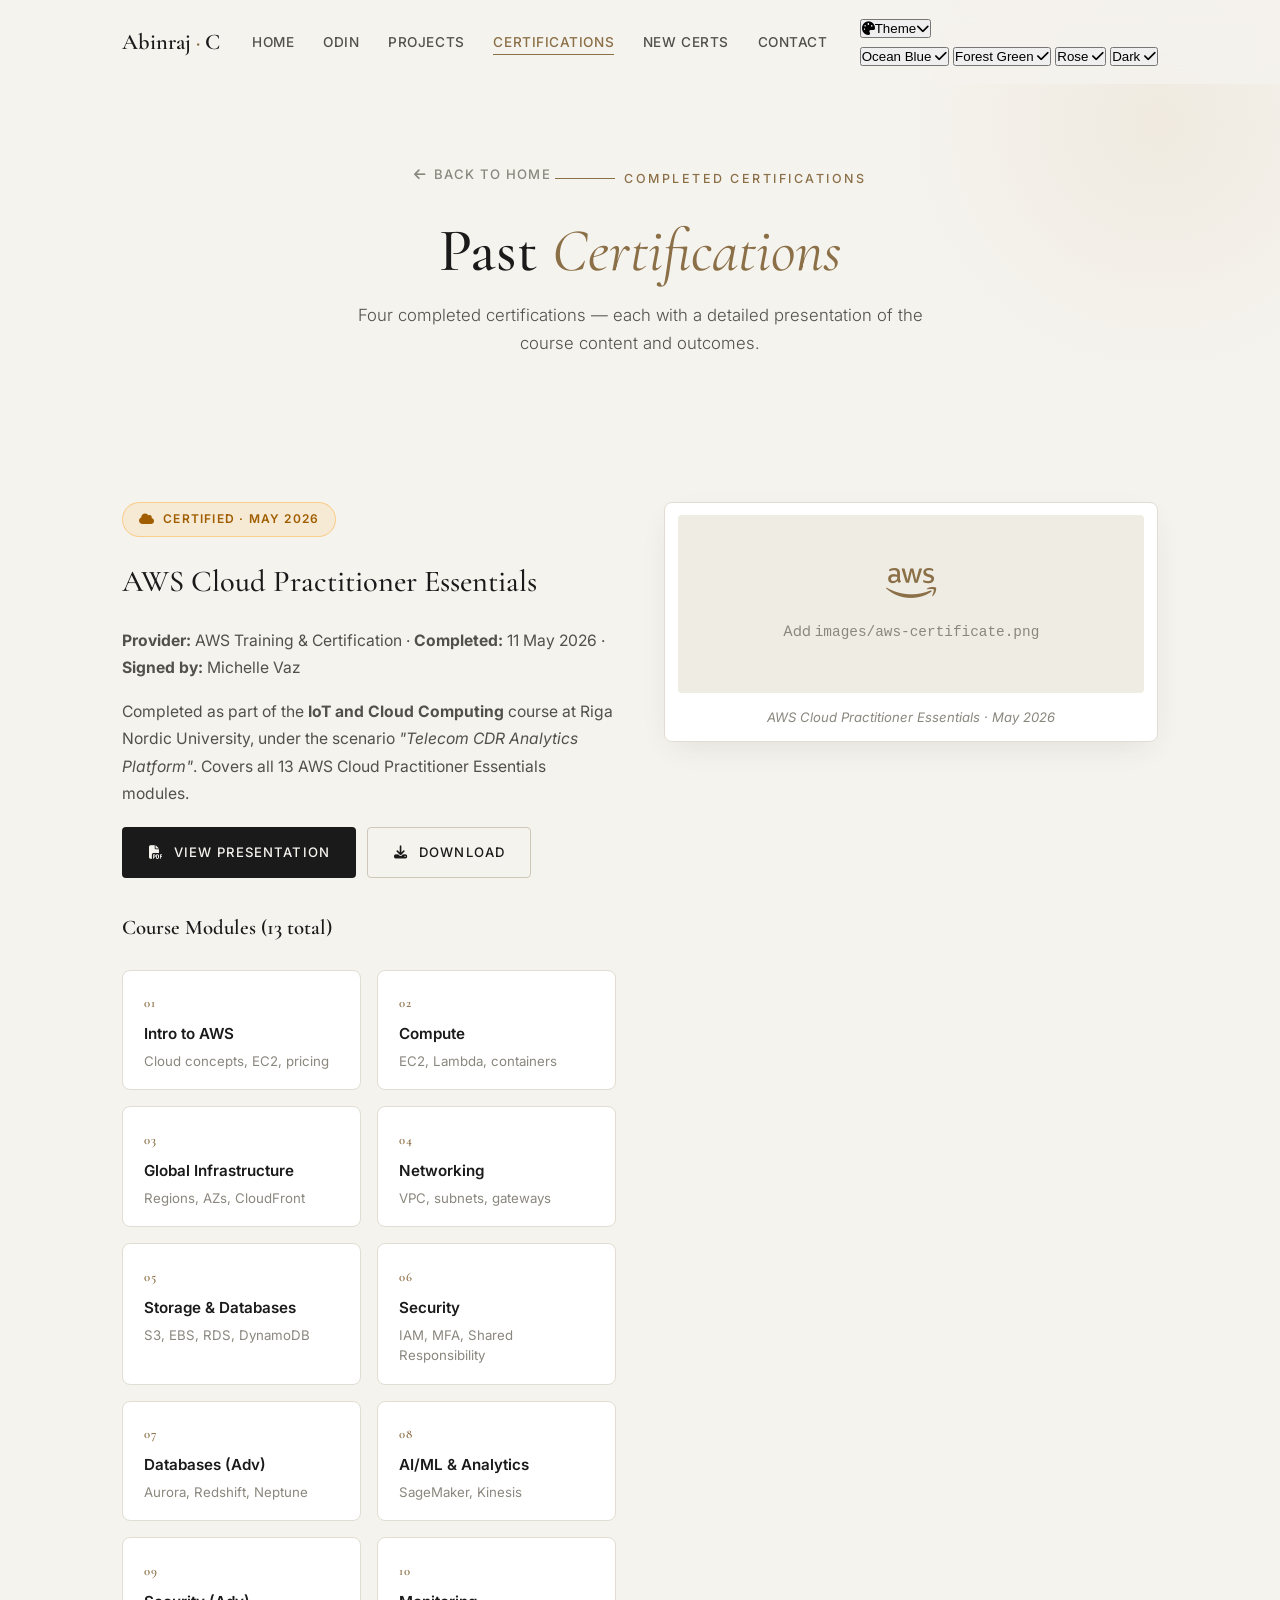
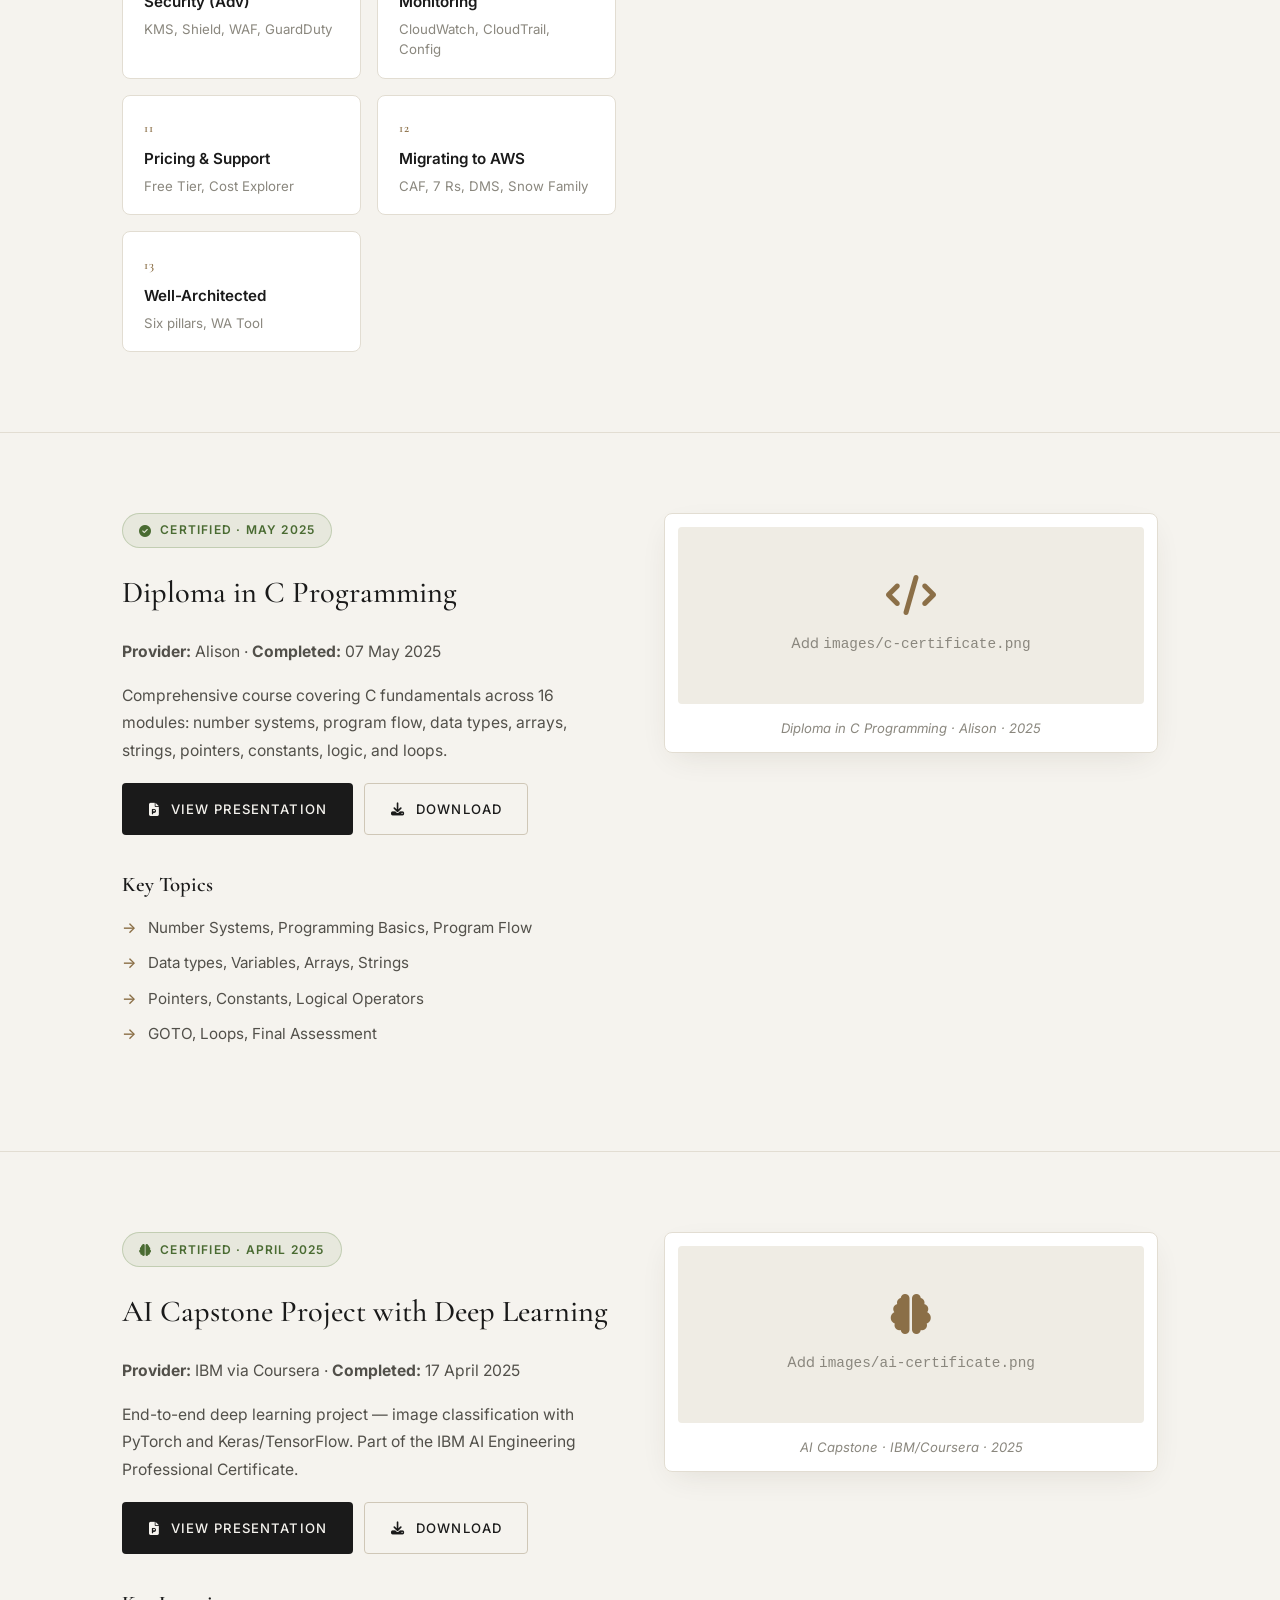
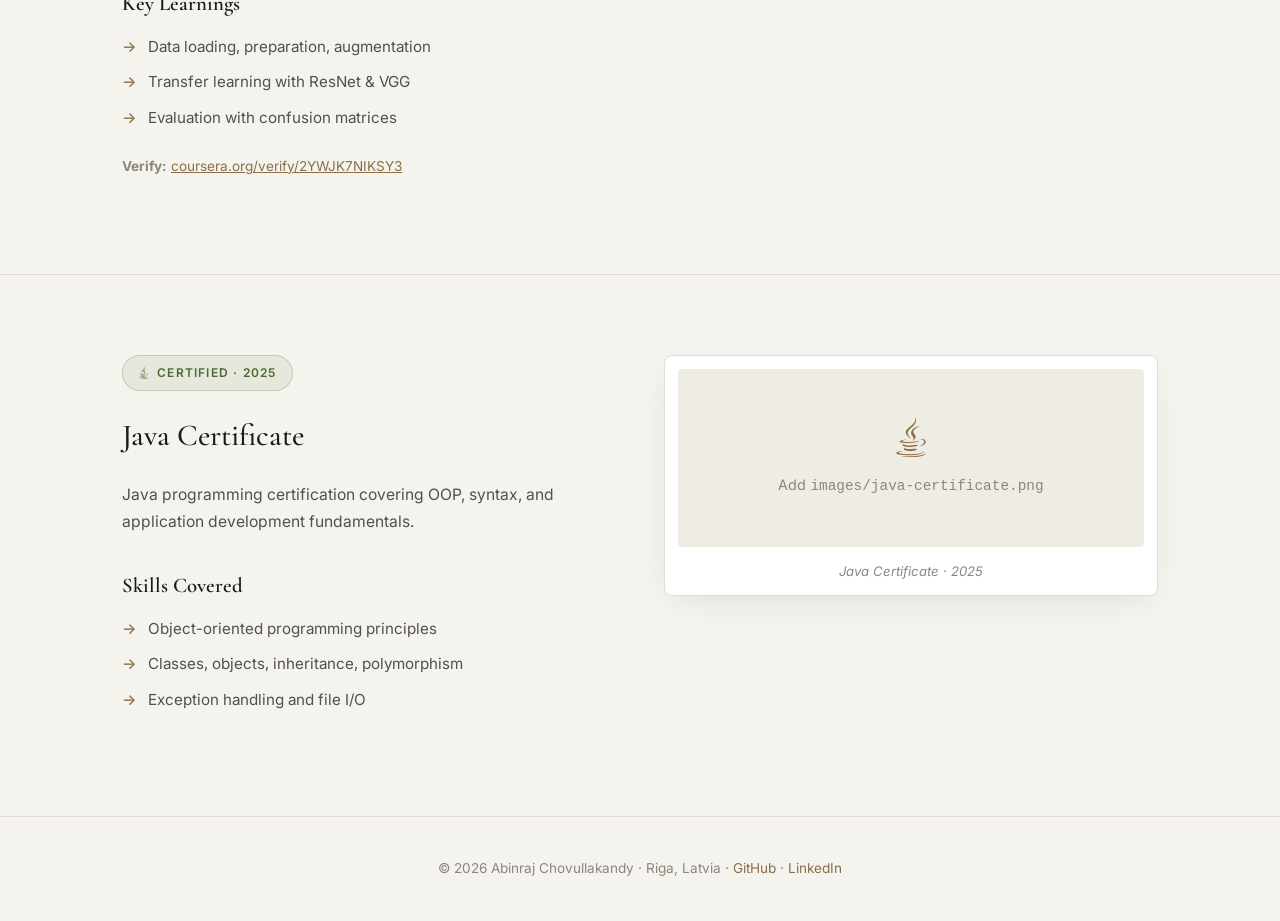
==== certifications.html @ 23d44eac "Create certifications.html" ====
<!DOCTYPE html>
<html lang="en">
<head>
<meta charset="UTF-8">
<meta name="viewport" content="width=device-width, initial-scale=1.0">
<title>Past Certifications · Abinraj Chovullakandy</title>
<link href="https://fonts.googleapis.com/css2?family=Lora:ital,wght@0,400;0,500;0,600;0,700;1,400&family=Cormorant+Garamond:wght@400;500;600;700&family=Inter:wght@300;400;500;600;700&display=swap" rel="stylesheet">
<link rel="stylesheet" href="https://cdnjs.cloudflare.com/ajax/libs/font-awesome/6.4.0/css/all.min.css">
<link rel="stylesheet" href="theme.css">
<style>
*,*::before,*::after{margin:0;padding:0;box-sizing:border-box}
:root{--bg:#f5f3ee;--bg-alt:#efece4;--card-bg:#fff;--text:#1a1a1a;--text-soft:#52504a;--text-muted:#8a877e;--accent:#8b6f47;--accent-soft:#c9a97a;--border:#e2ddd2;--border-strong:#cfc7b7;--shadow-md:0 10px 30px -10px rgba(60,50,30,.12);--shadow-lg:0 24px 60px -20px rgba(60,50,30,.18);--serif:'Cormorant Garamond',Georgia,serif;--sans:'Inter',sans-serif}
html{scroll-behavior:smooth}
body{font-family:var(--sans);background:var(--bg);color:var(--text);line-height:1.7;overflow-x:hidden}
::selection{background:var(--accent);color:#fff}
@keyframes fadeUp{from{opacity:0;transform:translateY(30px)}to{opacity:1;transform:translateY(0)}}
@keyframes float{0%,100%{transform:translateY(0)}50%{transform:translateY(-10px)}}
@keyframes drawLine{from{width:0}to{width:60px}}
.reveal{opacity:0;transform:translateY(30px);transition:opacity .8s cubic-bezier(.22,1,.36,1),transform .8s cubic-bezier(.22,1,.36,1)}
.reveal.visible{opacity:1;transform:translateY(0)}
.container{max-width:1100px;margin:0 auto;padding:0 2rem}
section{padding:6rem 0;position:relative}
.top-bar{position:fixed;top:0;left:0;right:0;z-index:1000;background:rgba(245,243,238,.85);backdrop-filter:blur(12px);border-bottom:1px solid transparent;transition:border-color .3s}
.top-bar.scrolled{border-bottom-color:var(--border)}
.top-bar-inner{max-width:1100px;margin:0 auto;padding:.9rem 2rem;display:flex;justify-content:space-between;align-items:center;gap:1.5rem}
.brand{font-family:var(--serif);font-size:1.4rem;font-weight:600;color:var(--text);text-decoration:none;white-space:nowrap}
.brand:hover{color:var(--accent)}
.brand span{color:var(--accent)}
.nav-links{display:flex;gap:1.8rem;list-style:none;align-items:center}
.nav-links a{color:var(--text-soft);text-decoration:none;font-size:.85rem;font-weight:500;letter-spacing:.04em;text-transform:uppercase;position:relative;padding:.3rem 0;transition:color .3s}
.nav-links a::after{content:'';position:absolute;bottom:0;left:0;width:0;height:1px;background:var(--accent);transition:width .35s cubic-bezier(.22,1,.36,1)}
.nav-links a:hover,.nav-links a.active{color:var(--accent)}
.nav-links a:hover::after,.nav-links a.active::after{width:100%}
.scroll-progress{position:fixed;top:0;left:0;height:2px;background:linear-gradient(90deg,var(--accent),var(--accent-soft));width:0%;z-index:1001;transition:width .1s linear}
.page-hero{padding:10rem 0 4rem;text-align:center;position:relative;overflow:hidden}
.page-hero::before{content:'';position:absolute;top:-30%;right:-10%;width:500px;height:500px;border-radius:50%;background:radial-gradient(circle,rgba(201,169,122,.12),transparent 70%);animation:float 8s ease-in-out infinite;pointer-events:none}
.page-hero-inner{position:relative;z-index:1}
.page-eyebrow{display:inline-flex;align-items:center;gap:.6rem;font-size:.78rem;font-weight:500;letter-spacing:.2em;text-transform:uppercase;color:var(--accent);margin-bottom:1.2rem}
.page-eyebrow::before{content:'';display:inline-block;width:0;height:1px;background:var(--accent);animation:drawLine 1.2s ease .4s forwards}
.page-hero h1{font-family:var(--serif);font-size:clamp(2.4rem,5vw,3.8rem);font-weight:500;line-height:1.1;color:var(--text);margin-bottom:1rem;animation:fadeUp .9s ease .2s both}
.page-hero h1 em{font-style:italic;color:var(--accent);font-weight:400}
.page-hero p{font-size:1.05rem;color:var(--text-soft);max-width:620px;margin:0 auto;font-weight:300;animation:fadeUp .9s ease .4s both}
.back-link{display:inline-flex;align-items:center;gap:.5rem;font-size:.82rem;font-weight:500;letter-spacing:.08em;text-transform:uppercase;color:var(--text-muted);text-decoration:none;margin-bottom:2rem;transition:color .3s,gap .3s}
.back-link:hover{color:var(--accent);gap:.8rem}
.detail-section{padding:5rem 0;scroll-margin-top:80px}
.detail-section+.detail-section{border-top:1px solid var(--border)}
.detail-grid{display:grid;grid-template-columns:1fr 1fr;gap:3rem;align-items:start}
.detail-content h2{font-family:var(--serif);font-size:1.9rem;font-weight:500;margin-bottom:1.2rem;color:var(--text)}
.detail-content h3{font-family:var(--serif);font-size:1.3rem;font-weight:600;margin:2rem 0 .8rem;color:var(--text)}
.detail-content p{color:var(--text-soft);margin-bottom:1rem;font-size:.98rem;line-height:1.75}
.detail-content ul{list-style:none;margin-bottom:1.5rem}
.detail-content ul li{color:var(--text-soft);padding-left:1.6rem;position:relative;margin-bottom:.6rem;font-size:.95rem;line-height:1.7}
.detail-content ul li::before{content:'→';position:absolute;left:0;color:var(--accent);font-weight:500}
.cert-badge{display:inline-flex;align-items:center;gap:.5rem;font-size:.75rem;font-weight:600;letter-spacing:.1em;text-transform:uppercase;padding:.4rem 1rem;background:rgba(107,142,78,.1);color:#4a6b32;border:1px solid rgba(107,142,78,.3);border-radius:100px;margin-bottom:1.2rem}
.cert-badge.aws{background:rgba(255,153,0,.1);color:#a05e00;border-color:rgba(255,153,0,.35)}
.image-frame{background:var(--card-bg);border:1px solid var(--border);border-radius:8px;padding:.8rem;box-shadow:var(--shadow-md);position:sticky;top:100px}
.image-frame img{width:100%;border-radius:4px;display:block}
.image-frame .placeholder{padding:3rem 2rem;text-align:center;background:var(--bg-alt);border-radius:4px;color:var(--text-muted);font-size:.9rem}
.image-frame .placeholder i{font-size:2.5rem;color:var(--accent);display:block;margin-bottom:1rem}
.image-frame .caption{font-size:.82rem;color:var(--text-muted);text-align:center;margin-top:.8rem;font-style:italic}
.module-list{display:grid;grid-template-columns:repeat(auto-fill,minmax(220px,1fr));gap:1rem;margin-top:1.5rem}
.module{padding:1.1rem 1.3rem;background:var(--card-bg);border:1px solid var(--border);border-radius:8px;transition:all .4s ease}
.module:hover{border-color:var(--accent);transform:translateY(-3px);box-shadow:var(--shadow-md)}
.module .num-badge{display:inline-block;font-family:var(--serif);font-size:.8rem;font-weight:600;letter-spacing:.1em;color:var(--accent);margin-bottom:.4rem}
.module h4{font-size:.95rem;font-weight:600;color:var(--text);margin-bottom:.25rem}
.module p{font-size:.83rem;color:var(--text-muted);line-height:1.55;margin:0}
.presentation-actions{display:flex;flex-wrap:wrap;gap:.7rem;margin:1.2rem 0 1.5rem}
.btn{display:inline-flex;align-items:center;gap:.7rem;padding:.85rem 1.6rem;font-size:.82rem;font-weight:500;letter-spacing:.08em;text-transform:uppercase;text-decoration:none;border-radius:4px;transition:all .35s cubic-bezier(.22,1,.36,1);cursor:pointer;border:1px solid transparent;font-family:var(--sans)}
.btn-presentation{background:var(--text);color:var(--bg)}
.btn-presentation:hover{background:var(--accent);color:#fff;transform:translateY(-2px)}
.btn-download{background:transparent;color:var(--text);border-color:var(--border-strong)}
.btn-download:hover{border-color:var(--accent);color:var(--accent);transform:translateY(-2px)}
footer{border-top:1px solid var(--border);padding:2.5rem 0;text-align:center;font-size:.85rem;color:var(--text-muted)}
footer a{color:var(--accent);text-decoration:none}
footer a:hover{opacity:.7}
.scroll-top{position:fixed;right:1.5rem;bottom:1.5rem;width:46px;height:46px;background:var(--text);color:var(--bg);border:none;border-radius:50%;cursor:pointer;display:flex;align-items:center;justify-content:center;font-size:.95rem;opacity:0;pointer-events:none;transform:translateY(20px);transition:all .4s cubic-bezier(.22,1,.36,1);z-index:999;box-shadow:var(--shadow-md)}
.scroll-top.visible{opacity:1;pointer-events:auto;transform:translateY(0)}
.scroll-top:hover{transform:translateY(-4px) scale(1.05)}
@media(max-width:860px){.nav-links{display:none}.detail-grid{grid-template-columns:1fr;gap:2rem}.image-frame{position:static}section{padding:4rem 0}.page-hero{padding:7rem 0 3rem}}
@media(max-width:480px){.container{padding:0 1.2rem}.top-bar-inner{padding:.8rem 1.2rem}.brand{font-size:1.2rem}}
</style>
</head>
<body>

<div class="scroll-progress" id="scrollProgress"></div>

<header class="top-bar" id="topBar">
  <div class="top-bar-inner">
    <a href="index.html" class="brand">Abinraj <span>·</span> C</a>
    <nav>
      <ul class="nav-links">
        <li><a href="index.html">Home</a></li>
        <li><a href="odin.html">Odin</a></li>
        <li><a href="projects.html">Projects</a></li>
        <li><a href="certifications.html" class="active">Certifications</a></li>
        <li><a href="new-certification.html">New Certs</a></li>
        <li><a href="index.html#contact">Contact</a></li>
      </ul>
    </nav>
    <div class="theme-switcher" id="themeSwitcher">
      <button class="theme-switcher-btn" id="themeSwitcherBtn" aria-label="Change theme">
        <i class="fas fa-palette"></i><span class="label">Theme</span><i class="fas fa-chevron-down arrow"></i>
      </button>
      <div class="theme-dropdown">
        <button class="theme-option" data-theme-set="ocean"><span class="swatch ocean"></span> Ocean Blue <i class="fas fa-check check"></i></button>
        <button class="theme-option" data-theme-set="forest"><span class="swatch forest"></span> Forest Green <i class="fas fa-check check"></i></button>
        <button class="theme-option" data-theme-set="rose"><span class="swatch rose"></span> Rose <i class="fas fa-check check"></i></button>
        <button class="theme-option" data-theme-set="dark"><span class="swatch dark"></span> Dark <i class="fas fa-check check"></i></button>
      </div>
    </div>
  </div>
</header>

<main>

  <section class="page-hero">
    <div class="container page-hero-inner">
      <a href="index.html" class="back-link"><i class="fas fa-arrow-left"></i> Back to home</a>
      <div class="page-eyebrow">Completed Certifications</div>
      <h1>Past <em>Certifications</em></h1>
      <p>Four completed certifications — each with a detailed presentation of the course content and outcomes.</p>
    </div>
  </section>

  <section class="detail-section" id="aws">
    <div class="container">
      <div class="detail-grid">
        <div class="detail-content fade-left">
          <div class="cert-badge aws"><i class="fas fa-cloud"></i> Certified · May 2026</div>
          <h2>AWS Cloud Practitioner Essentials</h2>
          <p><strong>Provider:</strong> AWS Training &amp; Certification · <strong>Completed:</strong> 11 May 2026 · <strong>Signed by:</strong> Michelle Vaz</p>
          <p>Completed as part of the <strong>IoT and Cloud Computing</strong> course at Riga Nordic University, under the scenario <em>"Telecom CDR Analytics Platform"</em>. Covers all 13 AWS Cloud Practitioner Essentials modules.</p>

          <div class="presentation-actions">
            <a href="presentations/aws-report-presentation.pdf" target="_blank" rel="noopener" class="btn btn-presentation"><i class="fas fa-file-pdf"></i> <span>View Presentation</span></a>
            <a href="presentations/aws-report-presentation.pdf" download class="btn btn-download"><i class="fas fa-download"></i> <span>Download</span></a>
          </div>

          <h3>Course Modules (13 total)</h3>
          <div class="module-list stagger">
            <div class="module"><span class="num-badge">01</span><h4>Intro to AWS</h4><p>Cloud concepts, EC2, pricing</p></div>
            <div class="module"><span class="num-badge">02</span><h4>Compute</h4><p>EC2, Lambda, containers</p></div>
            <div class="module"><span class="num-badge">03</span><h4>Global Infrastructure</h4><p>Regions, AZs, CloudFront</p></div>
            <div class="module"><span class="num-badge">04</span><h4>Networking</h4><p>VPC, subnets, gateways</p></div>
            <div class="module"><span class="num-badge">05</span><h4>Storage &amp; Databases</h4><p>S3, EBS, RDS, DynamoDB</p></div>
            <div class="module"><span class="num-badge">06</span><h4>Security</h4><p>IAM, MFA, Shared Responsibility</p></div>
            <div class="module"><span class="num-badge">07</span><h4>Databases (Adv)</h4><p>Aurora, Redshift, Neptune</p></div>
            <div class="module"><span class="num-badge">08</span><h4>AI/ML &amp; Analytics</h4><p>SageMaker, Kinesis</p></div>
            <div class="module"><span class="num-badge">09</span><h4>Security (Adv)</h4><p>KMS, Shield, WAF, GuardDuty</p></div>
            <div class="module"><span class="num-badge">10</span><h4>Monitoring</h4><p>CloudWatch, CloudTrail, Config</p></div>
            <div class="module"><span class="num-badge">11</span><h4>Pricing &amp; Support</h4><p>Free Tier, Cost Explorer</p></div>
            <div class="module"><span class="num-badge">12</span><h4>Migrating to AWS</h4><p>CAF, 7 Rs, DMS, Snow Family</p></div>
            <div class="module"><span class="num-badge">13</span><h4>Well-Architected</h4><p>Six pillars, WA Tool</p></div>
          </div>
        </div>

        <div class="fade-right">
          <div class="image-frame">
            <img src="images/aws-certificate.png" alt="AWS Certificate" onerror="this.style.display='none';this.nextElementSibling.style.display='block';">
            <div class="placeholder" style="display:none;"><i class="fab fa-aws"></i>Add <code>images/aws-certificate.png</code></div>
            <div class="caption">AWS Cloud Practitioner Essentials · May 2026</div>
          </div>
        </div>
      </div>
    </div>
  </section>

  <section class="detail-section" id="c-programming">
    <div class="container">
      <div class="detail-grid">
        <div class="detail-content fade-left">
          <div class="cert-badge"><i class="fas fa-check-circle"></i> Certified · May 2025</div>
          <h2>Diploma in C Programming</h2>
          <p><strong>Provider:</strong> Alison · <strong>Completed:</strong> 07 May 2025</p>
          <p>Comprehensive course covering C fundamentals across 16 modules: number systems, program flow, data types, arrays, strings, pointers, constants, logic, and loops.</p>

          <div class="presentation-actions">
            <a href="presentations/c-programming-presentation.pdf" target="_blank" rel="noopener" class="btn btn-presentation"><i class="fas fa-file-powerpoint"></i> <span>View Presentation</span></a>
            <a href="presentations/c-programming-presentation.pdf" download class="btn btn-download"><i class="fas fa-download"></i> <span>Download</span></a>
          </div>

          <h3>Key Topics</h3>
          <ul>
            <li>Number Systems, Programming Basics, Program Flow</li>
            <li>Data types, Variables, Arrays, Strings</li>
            <li>Pointers, Constants, Logical Operators</li>
            <li>GOTO, Loops, Final Assessment</li>
          </ul>
        </div>
        <div class="fade-right">
          <div class="image-frame">
            <img src="images/c-certificate.png" alt="C Programming Certificate" onerror="this.style.display='none';this.nextElementSibling.style.display='block';">
            <div class="placeholder" style="display:none;"><i class="fas fa-code"></i>Add <code>images/c-certificate.png</code></div>
            <div class="caption">Diploma in C Programming · Alison · 2025</div>
          </div>
        </div>
      </div>
    </div>
  </section>

  <section class="detail-section" id="ai-capstone">
    <div class="container">
      <div class="detail-grid">
        <div class="detail-content fade-left">
          <div class="cert-badge"><i class="fas fa-brain"></i> Certified · April 2025</div>
          <h2>AI Capstone Project with Deep Learning</h2>
          <p><strong>Provider:</strong> IBM via Coursera · <strong>Completed:</strong> 17 April 2025</p>
          <p>End-to-end deep learning project — image classification with PyTorch and Keras/TensorFlow. Part of the IBM AI Engineering Professional Certificate.</p>

          <div class="presentation-actions">
            <a href="presentations/ai-capstone-presentation.pdf" target="_blank" rel="noopener" class="btn btn-presentation"><i class="fas fa-file-powerpoint"></i> <span>View Presentation</span></a>
            <a href="presentations/ai-capstone-presentation.pdf" download class="btn btn-download"><i class="fas fa-download"></i> <span>Download</span></a>
          </div>

          <h3>Key Learnings</h3>
          <ul>
            <li>Data loading, preparation, augmentation</li>
            <li>Transfer learning with ResNet &amp; VGG</li>
            <li>Evaluation with confusion matrices</li>
          </ul>
          <p style="font-size:.85rem;color:var(--text-muted);"><strong>Verify:</strong> <a href="https://coursera.org/verify/2YWJK7NIKSY3" target="_blank" style="color:var(--accent);">coursera.org/verify/2YWJK7NIKSY3</a></p>
        </div>
        <div class="fade-right">
          <div class="image-frame">
            <img src="images/ai-certificate.png" alt="AI Capstone Certificate" onerror="this.style.display='none';this.nextElementSibling.style.display='block';">
            <div class="placeholder" style="display:none;"><i class="fas fa-brain"></i>Add <code>images/ai-certificate.png</code></div>
            <div class="caption">AI Capstone · IBM/Coursera · 2025</div>
          </div>
        </div>
      </div>
    </div>
  </section>

  <section class="detail-section" id="java">
    <div class="container">
      <div class="detail-grid">
        <div class="detail-content fade-left">
          <div class="cert-badge"><i class="fab fa-java"></i> Certified · 2025</div>
          <h2>Java Certificate</h2>
          <p>Java programming certification covering OOP, syntax, and application development fundamentals.</p>
          <h3>Skills Covered</h3>
          <ul>
            <li>Object-oriented programming principles</li>
            <li>Classes, objects, inheritance, polymorphism</li>
            <li>Exception handling and file I/O</li>
          </ul>
        </div>
        <div class="fade-right">
          <div class="image-frame">
            <img src="images/java-certificate.png" alt="Java Certificate" onerror="this.style.display='none';this.nextElementSibling.style.display='block';">
            <div class="placeholder" style="display:none;"><i class="fab fa-java"></i>Add <code>images/java-certificate.png</code></div>
            <div class="caption">Java Certificate · 2025</div>
          </div>
        </div>
      </div>
    </div>
  </section>

</main>

<footer>
  <p>© 2026 Abinraj Chovullakandy · Riga, Latvia · <a href="https://github.com/Abinraj2728/Abinraj2728" target="_blank">GitHub</a> · <a href="https://www.linkedin.com/in/abinraj-chovullakandy-3a50091b7" target="_blank">LinkedIn</a></p>
</footer>

<button class="scroll-top" id="scrollTop" aria-label="Scroll to top"><i class="fas fa-arrow-up"></i></button>

<script>
const scrollProgress = document.getElementById('scrollProgress');
const topBar = document.getElementById('topBar');
const scrollTopBtn = document.getElementById('scrollTop');
window.addEventListener('scroll', () => {
  const scrolled = (window.scrollY / (document.documentElement.scrollHeight - window.innerHeight)) * 100;
  scrollProgress.style.width = scrolled + '%';
  if (window.scrollY > 50) { topBar.classList.add('scrolled'); scrollTopBtn.classList.add('visible'); }
  else { topBar.classList.remove('scrolled'); scrollTopBtn.classList.remove('visible'); }
});
scrollTopBtn.addEventListener('click', () => window.scrollTo({ top: 0, behavior: 'smooth' }));

const observer = new IntersectionObserver((entries) => {
  entries.forEach(entry => { 
    if (entry.isIntersecting) entry.target.classList.add('visible'); 
  });
}, { threshold: 0.1, rootMargin: '0px 0px -50px 0px' });
document.querySelectorAll('.reveal, .fade-in, .fade-up, .fade-left, .fade-right, .scale-in, .section-reveal, .stagger').forEach(el => observer.observe(el));
</script>

<script>
(function() {
  const saved = localStorage.getItem('portfolio-theme') || 'ocean';
  document.documentElement.setAttribute('data-theme', saved);
  document.addEventListener('DOMContentLoaded', function() {
    const switcher = document.getElementById('themeSwitcher');
    const btn = document.getElementById('themeSwitcherBtn');
    if (!switcher || !btn) return;
    function updateActive() {
      const current = document.documentElement.getAttribute('data-theme') || 'ocean';
      document.querySelectorAll('.theme-option').forEach(opt => {
        opt.classList.toggle('active', opt.dataset.themeSet === current);
      });
    }
    updateActive();
    btn.addEventListener('click', function(e) { e.stopPropagation(); switcher.classList.toggle('open'); });
    document.addEventListener('click', function(e) { if (!switcher.contains(e.target)) switcher.classList.remove('open'); });
    document.querySelectorAll('.theme-option').forEach(opt => {
      opt.addEventListener('click', function() {
        const theme = this.dataset.themeSet;
        document.documentElement.setAttribute('data-theme', theme);
        localStorage.setItem('portfolio-theme', theme);
        updateActive();
        switcher.classList.remove('open');
      });
    });
  });
})();
</script>
</body>
</html>
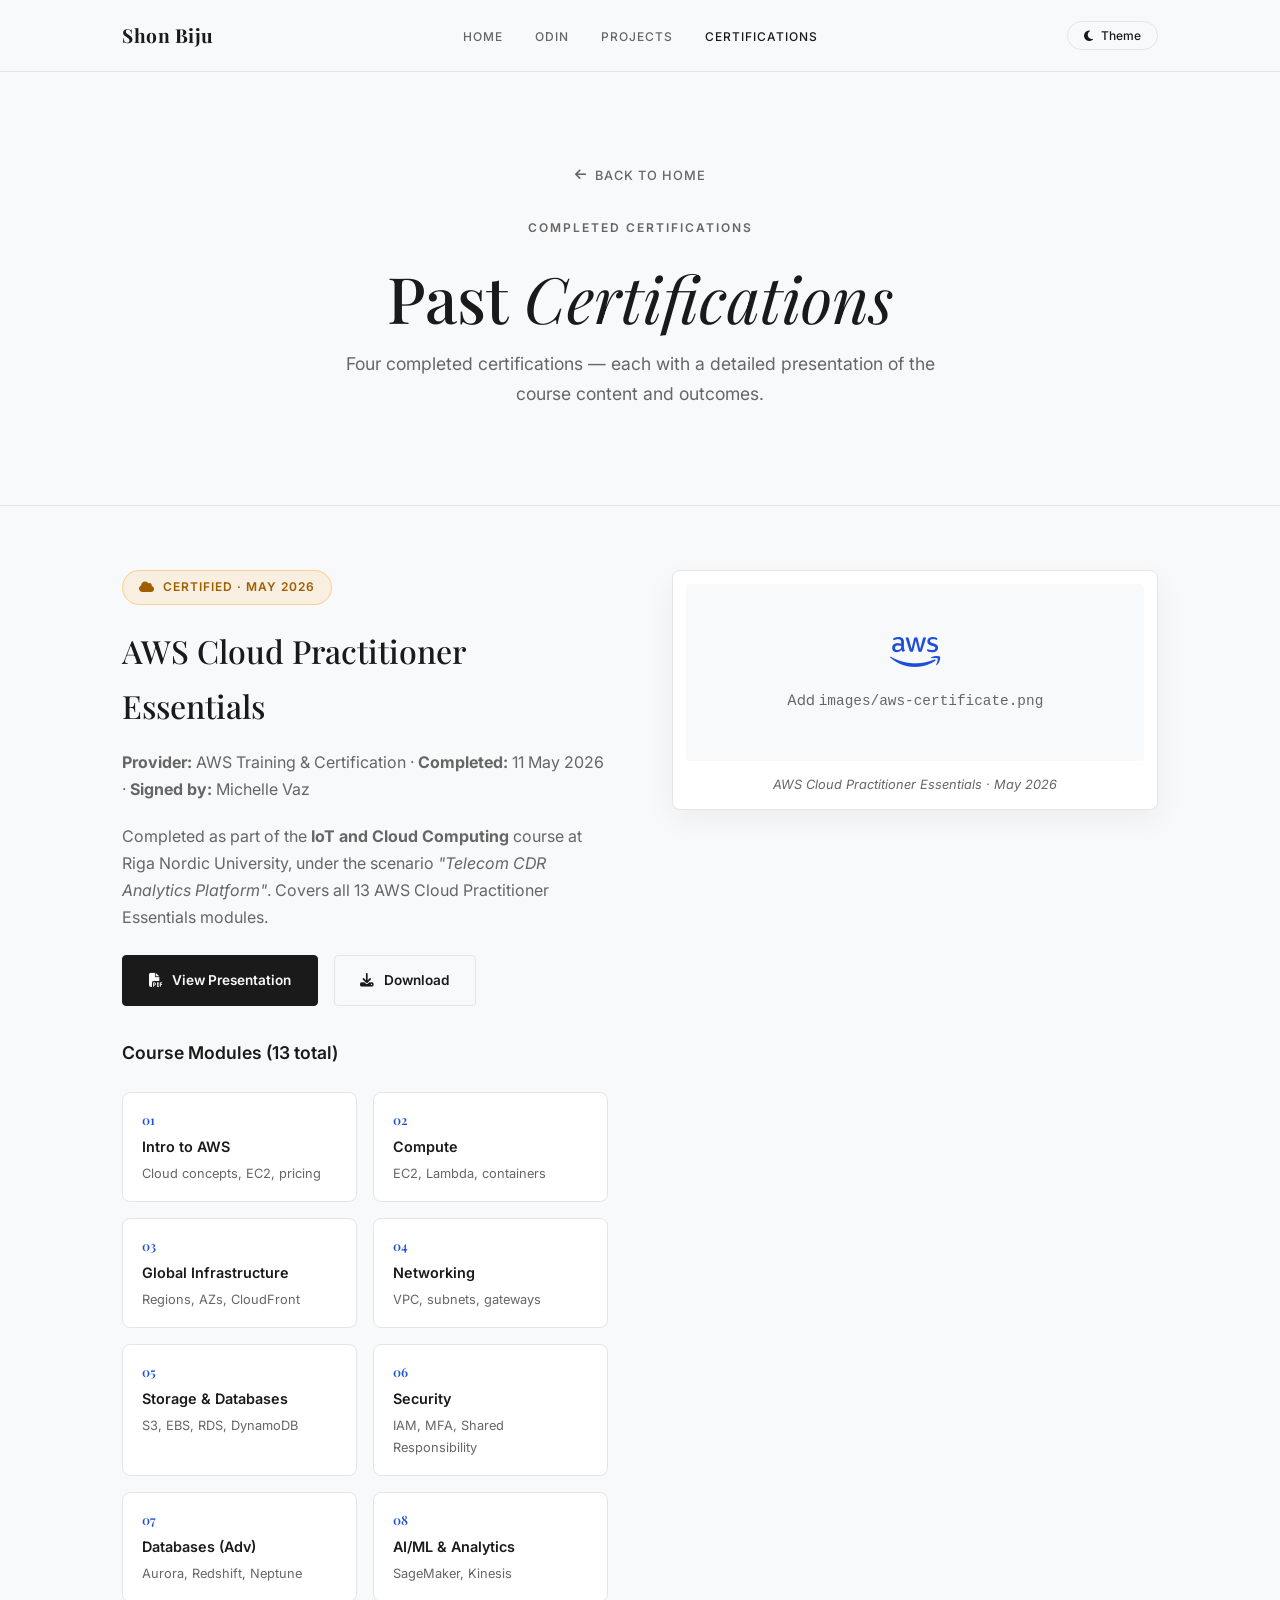
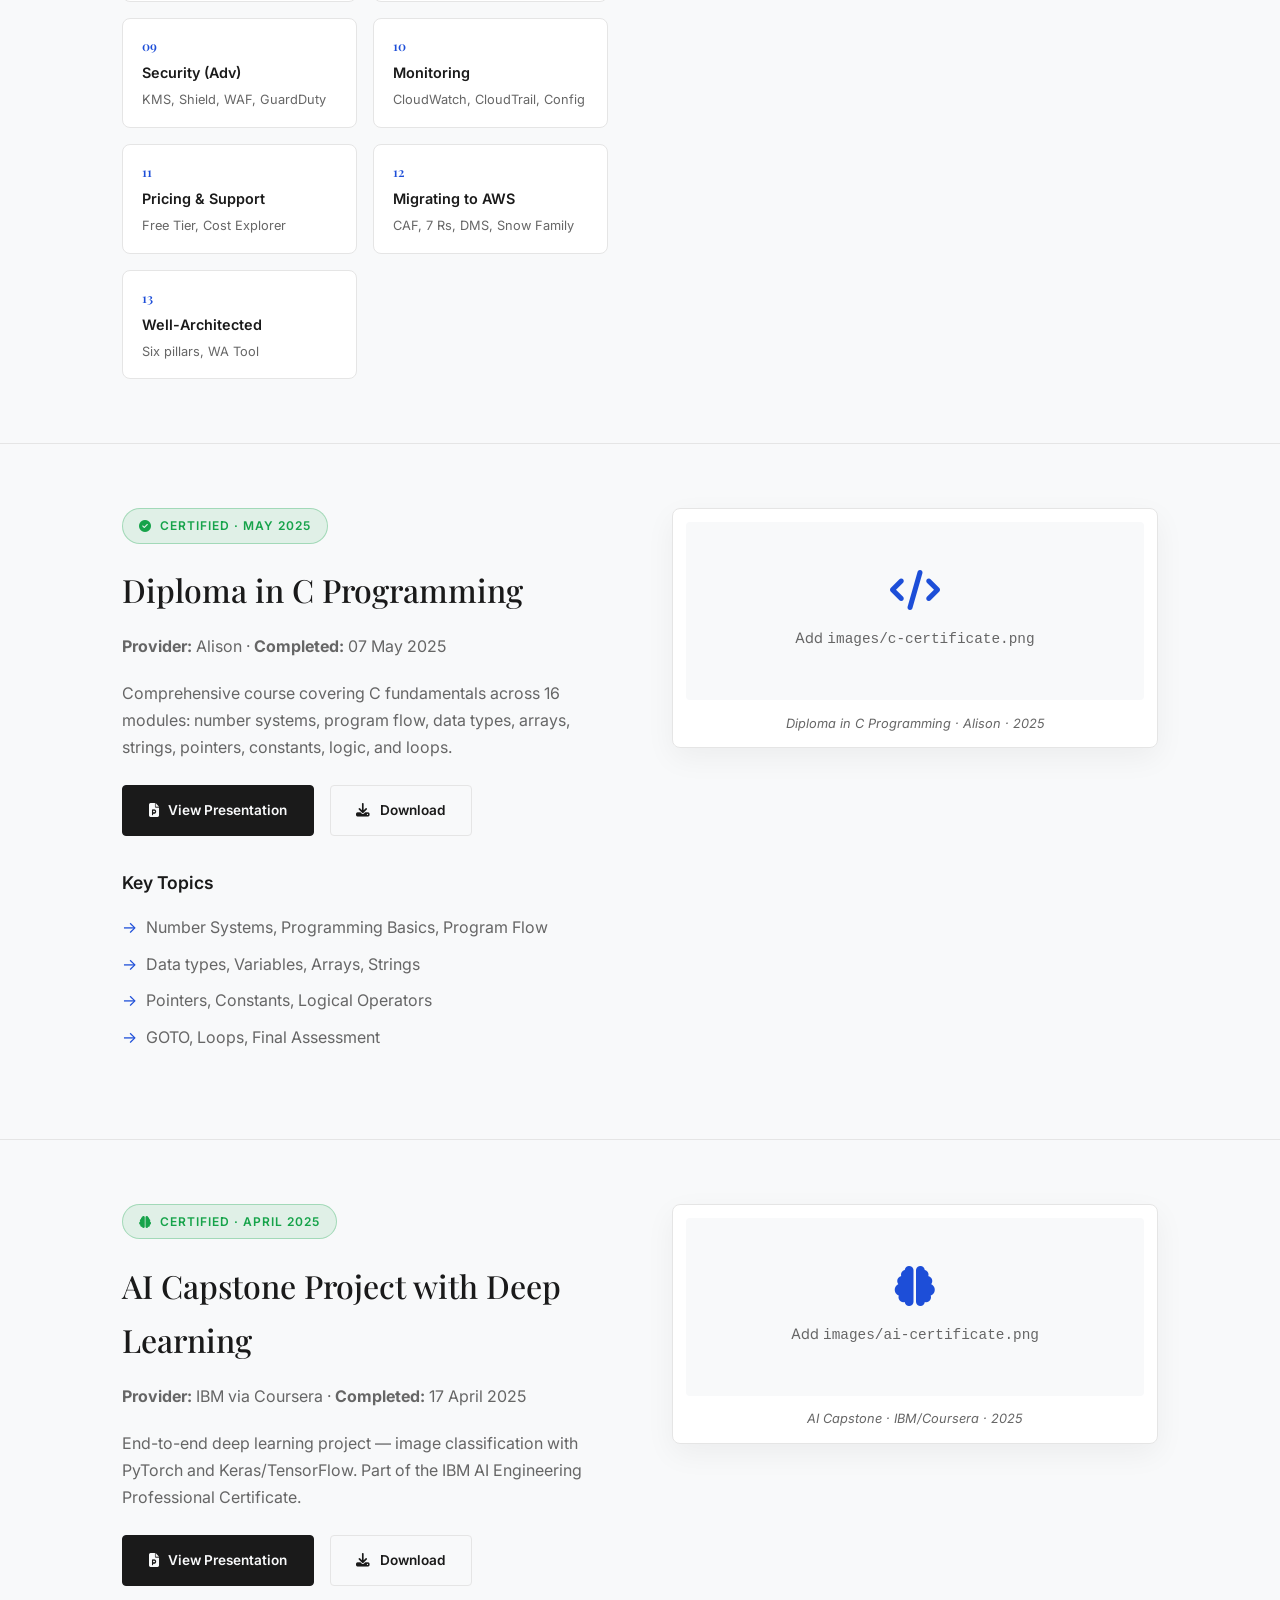
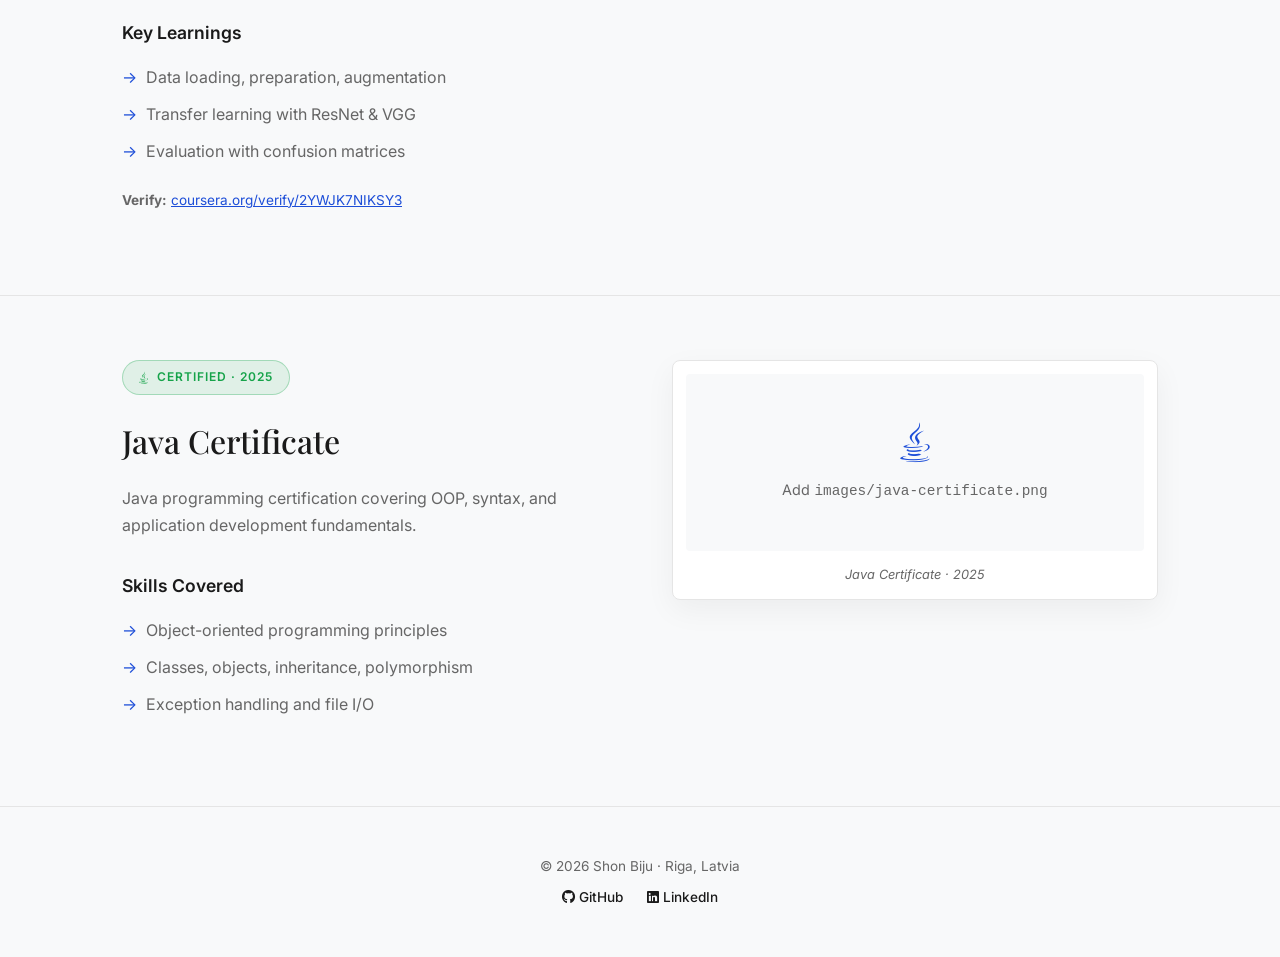
==== commit 04633a63: "Update certifications.html" ====
--- a/certifications.html
+++ b/certifications.html
@@ -1,317 +1,353 @@
 <!DOCTYPE html>
 <html lang="en">
 <head>
-<meta charset="UTF-8">
-<meta name="viewport" content="width=device-width, initial-scale=1.0">
-<title>Past Certifications · Abinraj Chovullakandy</title>
-<link href="https://fonts.googleapis.com/css2?family=Lora:ital,wght@0,400;0,500;0,600;0,700;1,400&family=Cormorant+Garamond:wght@400;500;600;700&family=Inter:wght@300;400;500;600;700&display=swap" rel="stylesheet">
-<link rel="stylesheet" href="https://cdnjs.cloudflare.com/ajax/libs/font-awesome/6.4.0/css/all.min.css">
-<link rel="stylesheet" href="theme.css">
-<style>
-*,*::before,*::after{margin:0;padding:0;box-sizing:border-box}
-:root{--bg:#f5f3ee;--bg-alt:#efece4;--card-bg:#fff;--text:#1a1a1a;--text-soft:#52504a;--text-muted:#8a877e;--accent:#8b6f47;--accent-soft:#c9a97a;--border:#e2ddd2;--border-strong:#cfc7b7;--shadow-md:0 10px 30px -10px rgba(60,50,30,.12);--shadow-lg:0 24px 60px -20px rgba(60,50,30,.18);--serif:'Cormorant Garamond',Georgia,serif;--sans:'Inter',sans-serif}
-html{scroll-behavior:smooth}
-body{font-family:var(--sans);background:var(--bg);color:var(--text);line-height:1.7;overflow-x:hidden}
-::selection{background:var(--accent);color:#fff}
-@keyframes fadeUp{from{opacity:0;transform:translateY(30px)}to{opacity:1;transform:translateY(0)}}
-@keyframes float{0%,100%{transform:translateY(0)}50%{transform:translateY(-10px)}}
-@keyframes drawLine{from{width:0}to{width:60px}}
-.reveal{opacity:0;transform:translateY(30px);transition:opacity .8s cubic-bezier(.22,1,.36,1),transform .8s cubic-bezier(.22,1,.36,1)}
-.reveal.visible{opacity:1;transform:translateY(0)}
-.container{max-width:1100px;margin:0 auto;padding:0 2rem}
-section{padding:6rem 0;position:relative}
-.top-bar{position:fixed;top:0;left:0;right:0;z-index:1000;background:rgba(245,243,238,.85);backdrop-filter:blur(12px);border-bottom:1px solid transparent;transition:border-color .3s}
-.top-bar.scrolled{border-bottom-color:var(--border)}
-.top-bar-inner{max-width:1100px;margin:0 auto;padding:.9rem 2rem;display:flex;justify-content:space-between;align-items:center;gap:1.5rem}
-.brand{font-family:var(--serif);font-size:1.4rem;font-weight:600;color:var(--text);text-decoration:none;white-space:nowrap}
-.brand:hover{color:var(--accent)}
-.brand span{color:var(--accent)}
-.nav-links{display:flex;gap:1.8rem;list-style:none;align-items:center}
-.nav-links a{color:var(--text-soft);text-decoration:none;font-size:.85rem;font-weight:500;letter-spacing:.04em;text-transform:uppercase;position:relative;padding:.3rem 0;transition:color .3s}
-.nav-links a::after{content:'';position:absolute;bottom:0;left:0;width:0;height:1px;background:var(--accent);transition:width .35s cubic-bezier(.22,1,.36,1)}
-.nav-links a:hover,.nav-links a.active{color:var(--accent)}
-.nav-links a:hover::after,.nav-links a.active::after{width:100%}
-.scroll-progress{position:fixed;top:0;left:0;height:2px;background:linear-gradient(90deg,var(--accent),var(--accent-soft));width:0%;z-index:1001;transition:width .1s linear}
-.page-hero{padding:10rem 0 4rem;text-align:center;position:relative;overflow:hidden}
-.page-hero::before{content:'';position:absolute;top:-30%;right:-10%;width:500px;height:500px;border-radius:50%;background:radial-gradient(circle,rgba(201,169,122,.12),transparent 70%);animation:float 8s ease-in-out infinite;pointer-events:none}
-.page-hero-inner{position:relative;z-index:1}
-.page-eyebrow{display:inline-flex;align-items:center;gap:.6rem;font-size:.78rem;font-weight:500;letter-spacing:.2em;text-transform:uppercase;color:var(--accent);margin-bottom:1.2rem}
-.page-eyebrow::before{content:'';display:inline-block;width:0;height:1px;background:var(--accent);animation:drawLine 1.2s ease .4s forwards}
-.page-hero h1{font-family:var(--serif);font-size:clamp(2.4rem,5vw,3.8rem);font-weight:500;line-height:1.1;color:var(--text);margin-bottom:1rem;animation:fadeUp .9s ease .2s both}
-.page-hero h1 em{font-style:italic;color:var(--accent);font-weight:400}
-.page-hero p{font-size:1.05rem;color:var(--text-soft);max-width:620px;margin:0 auto;font-weight:300;animation:fadeUp .9s ease .4s both}
-.back-link{display:inline-flex;align-items:center;gap:.5rem;font-size:.82rem;font-weight:500;letter-spacing:.08em;text-transform:uppercase;color:var(--text-muted);text-decoration:none;margin-bottom:2rem;transition:color .3s,gap .3s}
-.back-link:hover{color:var(--accent);gap:.8rem}
-.detail-section{padding:5rem 0;scroll-margin-top:80px}
-.detail-section+.detail-section{border-top:1px solid var(--border)}
-.detail-grid{display:grid;grid-template-columns:1fr 1fr;gap:3rem;align-items:start}
-.detail-content h2{font-family:var(--serif);font-size:1.9rem;font-weight:500;margin-bottom:1.2rem;color:var(--text)}
-.detail-content h3{font-family:var(--serif);font-size:1.3rem;font-weight:600;margin:2rem 0 .8rem;color:var(--text)}
-.detail-content p{color:var(--text-soft);margin-bottom:1rem;font-size:.98rem;line-height:1.75}
-.detail-content ul{list-style:none;margin-bottom:1.5rem}
-.detail-content ul li{color:var(--text-soft);padding-left:1.6rem;position:relative;margin-bottom:.6rem;font-size:.95rem;line-height:1.7}
-.detail-content ul li::before{content:'→';position:absolute;left:0;color:var(--accent);font-weight:500}
-.cert-badge{display:inline-flex;align-items:center;gap:.5rem;font-size:.75rem;font-weight:600;letter-spacing:.1em;text-transform:uppercase;padding:.4rem 1rem;background:rgba(107,142,78,.1);color:#4a6b32;border:1px solid rgba(107,142,78,.3);border-radius:100px;margin-bottom:1.2rem}
-.cert-badge.aws{background:rgba(255,153,0,.1);color:#a05e00;border-color:rgba(255,153,0,.35)}
-.image-frame{background:var(--card-bg);border:1px solid var(--border);border-radius:8px;padding:.8rem;box-shadow:var(--shadow-md);position:sticky;top:100px}
-.image-frame img{width:100%;border-radius:4px;display:block}
-.image-frame .placeholder{padding:3rem 2rem;text-align:center;background:var(--bg-alt);border-radius:4px;color:var(--text-muted);font-size:.9rem}
-.image-frame .placeholder i{font-size:2.5rem;color:var(--accent);display:block;margin-bottom:1rem}
-.image-frame .caption{font-size:.82rem;color:var(--text-muted);text-align:center;margin-top:.8rem;font-style:italic}
-.module-list{display:grid;grid-template-columns:repeat(auto-fill,minmax(220px,1fr));gap:1rem;margin-top:1.5rem}
-.module{padding:1.1rem 1.3rem;background:var(--card-bg);border:1px solid var(--border);border-radius:8px;transition:all .4s ease}
-.module:hover{border-color:var(--accent);transform:translateY(-3px);box-shadow:var(--shadow-md)}
-.module .num-badge{display:inline-block;font-family:var(--serif);font-size:.8rem;font-weight:600;letter-spacing:.1em;color:var(--accent);margin-bottom:.4rem}
-.module h4{font-size:.95rem;font-weight:600;color:var(--text);margin-bottom:.25rem}
-.module p{font-size:.83rem;color:var(--text-muted);line-height:1.55;margin:0}
-.presentation-actions{display:flex;flex-wrap:wrap;gap:.7rem;margin:1.2rem 0 1.5rem}
-.btn{display:inline-flex;align-items:center;gap:.7rem;padding:.85rem 1.6rem;font-size:.82rem;font-weight:500;letter-spacing:.08em;text-transform:uppercase;text-decoration:none;border-radius:4px;transition:all .35s cubic-bezier(.22,1,.36,1);cursor:pointer;border:1px solid transparent;font-family:var(--sans)}
-.btn-presentation{background:var(--text);color:var(--bg)}
-.btn-presentation:hover{background:var(--accent);color:#fff;transform:translateY(-2px)}
-.btn-download{background:transparent;color:var(--text);border-color:var(--border-strong)}
-.btn-download:hover{border-color:var(--accent);color:var(--accent);transform:translateY(-2px)}
-footer{border-top:1px solid var(--border);padding:2.5rem 0;text-align:center;font-size:.85rem;color:var(--text-muted)}
-footer a{color:var(--accent);text-decoration:none}
-footer a:hover{opacity:.7}
-.scroll-top{position:fixed;right:1.5rem;bottom:1.5rem;width:46px;height:46px;background:var(--text);color:var(--bg);border:none;border-radius:50%;cursor:pointer;display:flex;align-items:center;justify-content:center;font-size:.95rem;opacity:0;pointer-events:none;transform:translateY(20px);transition:all .4s cubic-bezier(.22,1,.36,1);z-index:999;box-shadow:var(--shadow-md)}
-.scroll-top.visible{opacity:1;pointer-events:auto;transform:translateY(0)}
-.scroll-top:hover{transform:translateY(-4px) scale(1.05)}
-@media(max-width:860px){.nav-links{display:none}.detail-grid{grid-template-columns:1fr;gap:2rem}.image-frame{position:static}section{padding:4rem 0}.page-hero{padding:7rem 0 3rem}}
-@media(max-width:480px){.container{padding:0 1.2rem}.top-bar-inner{padding:.8rem 1.2rem}.brand{font-size:1.2rem}}
-</style>
+    <meta charset="UTF-8">
+    <meta name="viewport" content="width=device-width, initial-scale=1.0">
+    <title>Past Certifications · Shon Biju</title>
+    
+    <link rel="preconnect" href="https://fonts.googleapis.com">
+    <link rel="preconnect" href="https://fonts.gstatic.com" crossorigin>
+    <link href="https://fonts.googleapis.com/css2?family=Inter:wght@300;400;500;600&family=Playfair+Display:ital,wght@0,500;0,700;1,500&display=swap" rel="stylesheet">
+    <link rel="stylesheet" href="https://cdnjs.cloudflare.com/ajax/libs/font-awesome/6.4.0/css/all.min.css">
+
+    <style>
+        :root {
+            --bg-color: #f8f9fa;
+            --text-main: #1a1a1a;
+            --text-muted: #666666;
+            --nav-bg: rgba(248, 249, 250, 0.95);
+            --border-color: #e5e5e5;
+            --card-bg: #ffffff;
+            --accent: #1d4ed8;
+            --accent-hover: #1e40af;
+            --button-text: #ffffff;
+        }
+
+        [data-theme="dark"] {
+            --bg-color: #0f172a;
+            --text-main: #f8fafc;
+            --text-muted: #94a3b8;
+            --nav-bg: rgba(15, 23, 42, 0.95);
+            --border-color: #334155;
+            --card-bg: #1e293b;
+            --accent: #3b82f6;
+            --accent-hover: #60a5fa;
+            --button-text: #ffffff;
+        }
+
+        * { margin: 0; padding: 0; box-sizing: border-box; }
+
+        body {
+            font-family: 'Inter', sans-serif;
+            background-color: var(--bg-color);
+            color: var(--text-main);
+            line-height: 1.7;
+            transition: background-color 0.3s, color 0.3s;
+            overflow-x: hidden;
+        }
+
+        h1, h2, h3 { font-family: 'Playfair Display', serif; font-weight: 500; }
+        .container { max-width: 1100px; margin: 0 auto; padding: 0 2rem; }
+
+        /* NAVIGATION */
+        nav {
+            position: fixed; top: 0; left: 0; right: 0;
+            background: var(--nav-bg); backdrop-filter: blur(10px);
+            border-bottom: 1px solid var(--border-color);
+            z-index: 100; padding: 1.2rem 0; transition: background 0.3s, border-color 0.3s;
+        }
+        nav .container { display: flex; justify-content: space-between; align-items: center; max-width: 1100px; }
+        .nav-brand {
+            font-family: 'Playfair Display', serif; font-size: 1.2rem; font-weight: 700;
+            color: var(--text-main); text-decoration: none; letter-spacing: 0.5px;
+        }
+        .nav-links { display: flex; gap: 2rem; list-style: none; align-items: center; }
+        .nav-links a {
+            font-size: 0.75rem; font-weight: 500; text-transform: uppercase; letter-spacing: 1px;
+            color: var(--text-muted); text-decoration: none; transition: color 0.2s;
+        }
+        .nav-links a:hover, .nav-links a.active { color: var(--text-main); }
+        .theme-toggle {
+            background: none; border: 1px solid var(--border-color); color: var(--text-main);
+            padding: 0.4rem 1rem; border-radius: 50px; font-family: 'Inter', sans-serif;
+            font-size: 0.75rem; font-weight: 500; cursor: pointer; display: flex;
+            align-items: center; gap: 0.5rem; transition: all 0.2s;
+        }
+        .theme-toggle:hover { background: var(--border-color); }
+
+        /* PAGE HEADER */
+        .page-header { padding: 10rem 0 4rem; text-align: center; }
+        .label {
+            font-size: 0.75rem; font-weight: 600; text-transform: uppercase;
+            letter-spacing: 2px; color: var(--text-muted); margin-bottom: 1.5rem;
+        }
+        .page-header h1 { font-size: clamp(2.5rem, 6vw, 4rem); line-height: 1.1; margin-bottom: 1rem; }
+        .page-header h1 em { font-style: italic; font-weight: 400; }
+        .subtitle { font-size: 1.1rem; color: var(--text-muted); max-width: 600px; margin: 0 auto 2rem; }
+
+        .back-link {
+            display: inline-flex; align-items: center; gap: 0.5rem; font-size: 0.8rem;
+            font-weight: 500; text-transform: uppercase; letter-spacing: 1px;
+            color: var(--text-muted); text-decoration: none; margin-bottom: 2rem; transition: color 0.2s;
+        }
+        .back-link:hover { color: var(--text-main); }
+
+        /* CERTIFICATIONS */
+        .detail-section { padding: 4rem 0; border-top: 1px solid var(--border-color); }
+        .detail-grid { display: grid; grid-template-columns: 1fr 1fr; gap: 4rem; align-items: start; }
+        
+        .cert-badge {
+            display: inline-flex; align-items: center; gap: 0.5rem; font-size: 0.75rem;
+            font-weight: 600; text-transform: uppercase; letter-spacing: 1px;
+            padding: 0.4rem 1rem; background: rgba(22, 163, 74, 0.1); color: #16a34a;
+            border: 1px solid rgba(22, 163, 74, 0.3); border-radius: 50px; margin-bottom: 1.2rem;
+        }
+        .cert-badge.aws { background: rgba(255,153,0,.1); color: #a05e00; border-color: rgba(255,153,0,.35); }
+
+        .detail-content h2 { font-size: 2rem; margin-bottom: 1rem; }
+        .detail-content p { color: var(--text-muted); margin-bottom: 1.2rem; font-size: 1rem; }
+        .detail-content h3 { font-family: 'Inter', sans-serif; font-size: 1.1rem; font-weight: 600; margin: 2rem 0 1rem; }
+        .detail-content ul { list-style: none; margin-bottom: 1.5rem; }
+        .detail-content li { position: relative; padding-left: 1.5rem; margin-bottom: 0.6rem; color: var(--text-muted); }
+        .detail-content li::before { content: '→'; position: absolute; left: 0; color: var(--accent); }
+
+        /* BUTTONS */
+        .btn-group { display: flex; gap: 1rem; flex-wrap: wrap; margin: 1.5rem 0; }
+        .btn {
+            display: inline-flex; align-items: center; gap: 0.6rem; padding: 0.8rem 1.6rem;
+            font-size: 0.85rem; font-weight: 600; border-radius: 4px; text-decoration: none; transition: all 0.2s;
+        }
+        .btn-presentation { background: var(--text-main); color: var(--bg-color); border: 1px solid var(--text-main); }
+        .btn-presentation:hover { opacity: 0.8; transform: translateY(-2px); }
+        .btn-download { background: transparent; color: var(--text-main); border: 1px solid var(--border-color); }
+        .btn-download:hover { border-color: var(--text-main); }
+
+        /* IMAGE FRAME */
+        .image-frame {
+            background: var(--card-bg); border: 1px solid var(--border-color);
+            border-radius: 8px; padding: 0.8rem; box-shadow: 0 10px 30px rgba(0,0,0,0.05);
+            position: sticky; top: 100px;
+        }
+        .image-frame img { width: 100%; border-radius: 4px; display: block; }
+        .image-frame .placeholder {
+            padding: 3rem 2rem; text-align: center; background: var(--bg-color);
+            border-radius: 4px; color: var(--text-muted); font-size: 0.9rem;
+        }
+        .image-frame .placeholder i { font-size: 2.5rem; color: var(--accent); display: block; margin-bottom: 1rem; }
+        .image-frame .caption { font-size: 0.8rem; color: var(--text-muted); text-align: center; margin-top: 0.8rem; font-style: italic; }
+
+        /* MODULES */
+        .module-list { display: grid; grid-template-columns: repeat(auto-fill, minmax(200px, 1fr)); gap: 1rem; margin-top: 1.5rem; }
+        .module {
+            padding: 1rem 1.2rem; background: var(--card-bg); border: 1px solid var(--border-color);
+            border-radius: 8px; transition: all 0.2s;
+        }
+        .module:hover { border-color: var(--accent); transform: translateY(-2px); }
+        .module .num-badge { font-family: 'Playfair Display', serif; font-size: 0.8rem; font-weight: 600; color: var(--accent); margin-bottom: 0.3rem; display: block; }
+        .module h4 { font-size: 0.9rem; font-weight: 600; margin-bottom: 0.2rem; }
+        .module p { font-size: 0.8rem; color: var(--text-muted); margin: 0; }
+
+        footer { padding: 3rem 0; border-top: 1px solid var(--border-color); text-align: center; color: var(--text-muted); font-size: 0.85rem; }
+
+        @media (max-width: 768px) {
+            .detail-grid { grid-template-columns: 1fr; gap: 2rem; }
+            .image-frame { position: static; }
+            .nav-links { display: none; }
+            .page-header { padding: 7rem 0 3rem; }
+        }
+    </style>
 </head>
 <body>
 
-<div class="scroll-progress" id="scrollProgress"></div>
-
-<header class="top-bar" id="topBar">
-  <div class="top-bar-inner">
-    <a href="index.html" class="brand">Abinraj <span>·</span> C</a>
     <nav>
-      <ul class="nav-links">
-        <li><a href="index.html">Home</a></li>
-        <li><a href="odin.html">Odin</a></li>
-        <li><a href="projects.html">Projects</a></li>
-        <li><a href="certifications.html" class="active">Certifications</a></li>
-        <li><a href="new-certification.html">New Certs</a></li>
-        <li><a href="index.html#contact">Contact</a></li>
-      </ul>
+        <div class="container">
+            <a href="index.html" class="nav-brand">Shon Biju</a>
+            <ul class="nav-links">
+                <li><a href="index.html">Home</a></li>
+                <li><a href="odin.html">Odin</a></li>
+                <li><a href="projects.html">Projects</a></li>
+                <li><a href="certifications.html" class="active">Certifications</a></li>
+            </ul>
+            <button class="theme-toggle" id="theme-toggle">
+                <i class="fas fa-moon"></i> Theme
+            </button>
+        </div>
     </nav>
-    <div class="theme-switcher" id="themeSwitcher">
-      <button class="theme-switcher-btn" id="themeSwitcherBtn" aria-label="Change theme">
-        <i class="fas fa-palette"></i><span class="label">Theme</span><i class="fas fa-chevron-down arrow"></i>
-      </button>
-      <div class="theme-dropdown">
-        <button class="theme-option" data-theme-set="ocean"><span class="swatch ocean"></span> Ocean Blue <i class="fas fa-check check"></i></button>
-        <button class="theme-option" data-theme-set="forest"><span class="swatch forest"></span> Forest Green <i class="fas fa-check check"></i></button>
-        <button class="theme-option" data-theme-set="rose"><span class="swatch rose"></span> Rose <i class="fas fa-check check"></i></button>
-        <button class="theme-option" data-theme-set="dark"><span class="swatch dark"></span> Dark <i class="fas fa-check check"></i></button>
-      </div>
-    </div>
-  </div>
-</header>
-
-<main>
-
-  <section class="page-hero">
-    <div class="container page-hero-inner">
-      <a href="index.html" class="back-link"><i class="fas fa-arrow-left"></i> Back to home</a>
-      <div class="page-eyebrow">Completed Certifications</div>
-      <h1>Past <em>Certifications</em></h1>
-      <p>Four completed certifications — each with a detailed presentation of the course content and outcomes.</p>
-    </div>
-  </section>
-
-  <section class="detail-section" id="aws">
-    <div class="container">
-      <div class="detail-grid">
-        <div class="detail-content fade-left">
-          <div class="cert-badge aws"><i class="fas fa-cloud"></i> Certified · May 2026</div>
-          <h2>AWS Cloud Practitioner Essentials</h2>
-          <p><strong>Provider:</strong> AWS Training &amp; Certification · <strong>Completed:</strong> 11 May 2026 · <strong>Signed by:</strong> Michelle Vaz</p>
-          <p>Completed as part of the <strong>IoT and Cloud Computing</strong> course at Riga Nordic University, under the scenario <em>"Telecom CDR Analytics Platform"</em>. Covers all 13 AWS Cloud Practitioner Essentials modules.</p>
-
-          <div class="presentation-actions">
-            <a href="presentations/aws-report-presentation.pdf" target="_blank" rel="noopener" class="btn btn-presentation"><i class="fas fa-file-pdf"></i> <span>View Presentation</span></a>
-            <a href="presentations/aws-report-presentation.pdf" download class="btn btn-download"><i class="fas fa-download"></i> <span>Download</span></a>
-          </div>
-
-          <h3>Course Modules (13 total)</h3>
-          <div class="module-list stagger">
-            <div class="module"><span class="num-badge">01</span><h4>Intro to AWS</h4><p>Cloud concepts, EC2, pricing</p></div>
-            <div class="module"><span class="num-badge">02</span><h4>Compute</h4><p>EC2, Lambda, containers</p></div>
-            <div class="module"><span class="num-badge">03</span><h4>Global Infrastructure</h4><p>Regions, AZs, CloudFront</p></div>
-            <div class="module"><span class="num-badge">04</span><h4>Networking</h4><p>VPC, subnets, gateways</p></div>
-            <div class="module"><span class="num-badge">05</span><h4>Storage &amp; Databases</h4><p>S3, EBS, RDS, DynamoDB</p></div>
-            <div class="module"><span class="num-badge">06</span><h4>Security</h4><p>IAM, MFA, Shared Responsibility</p></div>
-            <div class="module"><span class="num-badge">07</span><h4>Databases (Adv)</h4><p>Aurora, Redshift, Neptune</p></div>
-            <div class="module"><span class="num-badge">08</span><h4>AI/ML &amp; Analytics</h4><p>SageMaker, Kinesis</p></div>
-            <div class="module"><span class="num-badge">09</span><h4>Security (Adv)</h4><p>KMS, Shield, WAF, GuardDuty</p></div>
-            <div class="module"><span class="num-badge">10</span><h4>Monitoring</h4><p>CloudWatch, CloudTrail, Config</p></div>
-            <div class="module"><span class="num-badge">11</span><h4>Pricing &amp; Support</h4><p>Free Tier, Cost Explorer</p></div>
-            <div class="module"><span class="num-badge">12</span><h4>Migrating to AWS</h4><p>CAF, 7 Rs, DMS, Snow Family</p></div>
-            <div class="module"><span class="num-badge">13</span><h4>Well-Architected</h4><p>Six pillars, WA Tool</p></div>
-          </div>
-        </div>
-
-        <div class="fade-right">
-          <div class="image-frame">
-            <img src="images/aws-certificate.png" alt="AWS Certificate" onerror="this.style.display='none';this.nextElementSibling.style.display='block';">
-            <div class="placeholder" style="display:none;"><i class="fab fa-aws"></i>Add <code>images/aws-certificate.png</code></div>
-            <div class="caption">AWS Cloud Practitioner Essentials · May 2026</div>
-          </div>
-        </div>
-      </div>
-    </div>
-  </section>
-
-  <section class="detail-section" id="c-programming">
-    <div class="container">
-      <div class="detail-grid">
-        <div class="detail-content fade-left">
-          <div class="cert-badge"><i class="fas fa-check-circle"></i> Certified · May 2025</div>
-          <h2>Diploma in C Programming</h2>
-          <p><strong>Provider:</strong> Alison · <strong>Completed:</strong> 07 May 2025</p>
-          <p>Comprehensive course covering C fundamentals across 16 modules: number systems, program flow, data types, arrays, strings, pointers, constants, logic, and loops.</p>
-
-          <div class="presentation-actions">
-            <a href="presentations/c-programming-presentation.pdf" target="_blank" rel="noopener" class="btn btn-presentation"><i class="fas fa-file-powerpoint"></i> <span>View Presentation</span></a>
-            <a href="presentations/c-programming-presentation.pdf" download class="btn btn-download"><i class="fas fa-download"></i> <span>Download</span></a>
-          </div>
-
-          <h3>Key Topics</h3>
-          <ul>
-            <li>Number Systems, Programming Basics, Program Flow</li>
-            <li>Data types, Variables, Arrays, Strings</li>
-            <li>Pointers, Constants, Logical Operators</li>
-            <li>GOTO, Loops, Final Assessment</li>
-          </ul>
-        </div>
-        <div class="fade-right">
-          <div class="image-frame">
-            <img src="images/c-certificate.png" alt="C Programming Certificate" onerror="this.style.display='none';this.nextElementSibling.style.display='block';">
-            <div class="placeholder" style="display:none;"><i class="fas fa-code"></i>Add <code>images/c-certificate.png</code></div>
-            <div class="caption">Diploma in C Programming · Alison · 2025</div>
-          </div>
-        </div>
-      </div>
-    </div>
-  </section>
-
-  <section class="detail-section" id="ai-capstone">
-    <div class="container">
-      <div class="detail-grid">
-        <div class="detail-content fade-left">
-          <div class="cert-badge"><i class="fas fa-brain"></i> Certified · April 2025</div>
-          <h2>AI Capstone Project with Deep Learning</h2>
-          <p><strong>Provider:</strong> IBM via Coursera · <strong>Completed:</strong> 17 April 2025</p>
-          <p>End-to-end deep learning project — image classification with PyTorch and Keras/TensorFlow. Part of the IBM AI Engineering Professional Certificate.</p>
-
-          <div class="presentation-actions">
-            <a href="presentations/ai-capstone-presentation.pdf" target="_blank" rel="noopener" class="btn btn-presentation"><i class="fas fa-file-powerpoint"></i> <span>View Presentation</span></a>
-            <a href="presentations/ai-capstone-presentation.pdf" download class="btn btn-download"><i class="fas fa-download"></i> <span>Download</span></a>
-          </div>
-
-          <h3>Key Learnings</h3>
-          <ul>
-            <li>Data loading, preparation, augmentation</li>
-            <li>Transfer learning with ResNet &amp; VGG</li>
-            <li>Evaluation with confusion matrices</li>
-          </ul>
-          <p style="font-size:.85rem;color:var(--text-muted);"><strong>Verify:</strong> <a href="https://coursera.org/verify/2YWJK7NIKSY3" target="_blank" style="color:var(--accent);">coursera.org/verify/2YWJK7NIKSY3</a></p>
-        </div>
-        <div class="fade-right">
-          <div class="image-frame">
-            <img src="images/ai-certificate.png" alt="AI Capstone Certificate" onerror="this.style.display='none';this.nextElementSibling.style.display='block';">
-            <div class="placeholder" style="display:none;"><i class="fas fa-brain"></i>Add <code>images/ai-certificate.png</code></div>
-            <div class="caption">AI Capstone · IBM/Coursera · 2025</div>
-          </div>
-        </div>
-      </div>
-    </div>
-  </section>
-
-  <section class="detail-section" id="java">
-    <div class="container">
-      <div class="detail-grid">
-        <div class="detail-content fade-left">
-          <div class="cert-badge"><i class="fab fa-java"></i> Certified · 2025</div>
-          <h2>Java Certificate</h2>
-          <p>Java programming certification covering OOP, syntax, and application development fundamentals.</p>
-          <h3>Skills Covered</h3>
-          <ul>
-            <li>Object-oriented programming principles</li>
-            <li>Classes, objects, inheritance, polymorphism</li>
-            <li>Exception handling and file I/O</li>
-          </ul>
-        </div>
-        <div class="fade-right">
-          <div class="image-frame">
-            <img src="images/java-certificate.png" alt="Java Certificate" onerror="this.style.display='none';this.nextElementSibling.style.display='block';">
-            <div class="placeholder" style="display:none;"><i class="fab fa-java"></i>Add <code>images/java-certificate.png</code></div>
-            <div class="caption">Java Certificate · 2025</div>
-          </div>
-        </div>
-      </div>
-    </div>
-  </section>
-
-</main>
-
-<footer>
-  <p>© 2026 Abinraj Chovullakandy · Riga, Latvia · <a href="https://github.com/Abinraj2728/Abinraj2728" target="_blank">GitHub</a> · <a href="https://www.linkedin.com/in/abinraj-chovullakandy-3a50091b7" target="_blank">LinkedIn</a></p>
-</footer>
-
-<button class="scroll-top" id="scrollTop" aria-label="Scroll to top"><i class="fas fa-arrow-up"></i></button>
-
-<script>
-const scrollProgress = document.getElementById('scrollProgress');
-const topBar = document.getElementById('topBar');
-const scrollTopBtn = document.getElementById('scrollTop');
-window.addEventListener('scroll', () => {
-  const scrolled = (window.scrollY / (document.documentElement.scrollHeight - window.innerHeight)) * 100;
-  scrollProgress.style.width = scrolled + '%';
-  if (window.scrollY > 50) { topBar.classList.add('scrolled'); scrollTopBtn.classList.add('visible'); }
-  else { topBar.classList.remove('scrolled'); scrollTopBtn.classList.remove('visible'); }
-});
-scrollTopBtn.addEventListener('click', () => window.scrollTo({ top: 0, behavior: 'smooth' }));
-
-const observer = new IntersectionObserver((entries) => {
-  entries.forEach(entry => { 
-    if (entry.isIntersecting) entry.target.classList.add('visible'); 
-  });
-}, { threshold: 0.1, rootMargin: '0px 0px -50px 0px' });
-document.querySelectorAll('.reveal, .fade-in, .fade-up, .fade-left, .fade-right, .scale-in, .section-reveal, .stagger').forEach(el => observer.observe(el));
-</script>
-
-<script>
-(function() {
-  const saved = localStorage.getItem('portfolio-theme') || 'ocean';
-  document.documentElement.setAttribute('data-theme', saved);
-  document.addEventListener('DOMContentLoaded', function() {
-    const switcher = document.getElementById('themeSwitcher');
-    const btn = document.getElementById('themeSwitcherBtn');
-    if (!switcher || !btn) return;
-    function updateActive() {
-      const current = document.documentElement.getAttribute('data-theme') || 'ocean';
-      document.querySelectorAll('.theme-option').forEach(opt => {
-        opt.classList.toggle('active', opt.dataset.themeSet === current);
-      });
-    }
-    updateActive();
-    btn.addEventListener('click', function(e) { e.stopPropagation(); switcher.classList.toggle('open'); });
-    document.addEventListener('click', function(e) { if (!switcher.contains(e.target)) switcher.classList.remove('open'); });
-    document.querySelectorAll('.theme-option').forEach(opt => {
-      opt.addEventListener('click', function() {
-        const theme = this.dataset.themeSet;
-        document.documentElement.setAttribute('data-theme', theme);
-        localStorage.setItem('portfolio-theme', theme);
-        updateActive();
-        switcher.classList.remove('open');
-      });
-    });
-  });
-})();
-</script>
+
+    <header class="page-header container">
+        <a href="index.html" class="back-link"><i class="fas fa-arrow-left"></i> Back to home</a>
+        <div class="label">Completed Certifications</div>
+        <h1>Past <em>Certifications</em></h1>
+        <p class="subtitle">Four completed certifications — each with a detailed presentation of the course content and outcomes.</p>
+    </header>
+
+    <section class="detail-section">
+        <div class="container">
+            <div class="detail-grid">
+                <div class="detail-content">
+                    <div class="cert-badge aws"><i class="fas fa-cloud"></i> Certified · May 2026</div>
+                    <h2>AWS Cloud Practitioner Essentials</h2>
+                    <p><strong>Provider:</strong> AWS Training &amp; Certification · <strong>Completed:</strong> 11 May 2026 · <strong>Signed by:</strong> Michelle Vaz</p>
+                    <p>Completed as part of the <strong>IoT and Cloud Computing</strong> course at Riga Nordic University, under the scenario <em>"Telecom CDR Analytics Platform"</em>. Covers all 13 AWS Cloud Practitioner Essentials modules.</p>
+
+                    <div class="btn-group">
+                        <a href="presentations/aws-report-presentation.pdf" target="_blank" rel="noopener" class="btn btn-presentation"><i class="fas fa-file-pdf"></i> <span>View Presentation</span></a>
+                        <a href="presentations/aws-report-presentation.pdf" download class="btn btn-download"><i class="fas fa-download"></i> <span>Download</span></a>
+                    </div>
+
+                    <h3>Course Modules (13 total)</h3>
+                    <div class="module-list">
+                        <div class="module"><span class="num-badge">01</span><h4>Intro to AWS</h4><p>Cloud concepts, EC2, pricing</p></div>
+                        <div class="module"><span class="num-badge">02</span><h4>Compute</h4><p>EC2, Lambda, containers</p></div>
+                        <div class="module"><span class="num-badge">03</span><h4>Global Infrastructure</h4><p>Regions, AZs, CloudFront</p></div>
+                        <div class="module"><span class="num-badge">04</span><h4>Networking</h4><p>VPC, subnets, gateways</p></div>
+                        <div class="module"><span class="num-badge">05</span><h4>Storage &amp; Databases</h4><p>S3, EBS, RDS, DynamoDB</p></div>
+                        <div class="module"><span class="num-badge">06</span><h4>Security</h4><p>IAM, MFA, Shared Responsibility</p></div>
+                        <div class="module"><span class="num-badge">07</span><h4>Databases (Adv)</h4><p>Aurora, Redshift, Neptune</p></div>
+                        <div class="module"><span class="num-badge">08</span><h4>AI/ML &amp; Analytics</h4><p>SageMaker, Kinesis</p></div>
+                        <div class="module"><span class="num-badge">09</span><h4>Security (Adv)</h4><p>KMS, Shield, WAF, GuardDuty</p></div>
+                        <div class="module"><span class="num-badge">10</span><h4>Monitoring</h4><p>CloudWatch, CloudTrail, Config</p></div>
+                        <div class="module"><span class="num-badge">11</span><h4>Pricing &amp; Support</h4><p>Free Tier, Cost Explorer</p></div>
+                        <div class="module"><span class="num-badge">12</span><h4>Migrating to AWS</h4><p>CAF, 7 Rs, DMS, Snow Family</p></div>
+                        <div class="module"><span class="num-badge">13</span><h4>Well-Architected</h4><p>Six pillars, WA Tool</p></div>
+                    </div>
+                </div>
+
+                <div>
+                    <div class="image-frame">
+                        <img src="images/aws-certificate.png" alt="AWS Certificate" onerror="this.style.display='none';this.nextElementSibling.style.display='block';">
+                        <div class="placeholder" style="display:none;"><i class="fab fa-aws"></i>Add <code>images/aws-certificate.png</code></div>
+                        <div class="caption">AWS Cloud Practitioner Essentials · May 2026</div>
+                    </div>
+                </div>
+            </div>
+        </div>
+    </section>
+
+    <section class="detail-section">
+        <div class="container">
+            <div class="detail-grid">
+                <div class="detail-content">
+                    <div class="cert-badge"><i class="fas fa-check-circle"></i> Certified · May 2025</div>
+                    <h2>Diploma in C Programming</h2>
+                    <p><strong>Provider:</strong> Alison · <strong>Completed:</strong> 07 May 2025</p>
+                    <p>Comprehensive course covering C fundamentals across 16 modules: number systems, program flow, data types, arrays, strings, pointers, constants, logic, and loops.</p>
+
+                    <div class="btn-group">
+                        <a href="presentations/c-programming-presentation.pdf" target="_blank" rel="noopener" class="btn btn-presentation"><i class="fas fa-file-powerpoint"></i> <span>View Presentation</span></a>
+                        <a href="presentations/c-programming-presentation.pdf" download class="btn btn-download"><i class="fas fa-download"></i> <span>Download</span></a>
+                    </div>
+
+                    <h3>Key Topics</h3>
+                    <ul>
+                        <li>Number Systems, Programming Basics, Program Flow</li>
+                        <li>Data types, Variables, Arrays, Strings</li>
+                        <li>Pointers, Constants, Logical Operators</li>
+                        <li>GOTO, Loops, Final Assessment</li>
+                    </ul>
+                </div>
+                <div>
+                    <div class="image-frame">
+                        <img src="images/c-certificate.png" alt="C Programming Certificate" onerror="this.style.display='none';this.nextElementSibling.style.display='block';">
+                        <div class="placeholder" style="display:none;"><i class="fas fa-code"></i>Add <code>images/c-certificate.png</code></div>
+                        <div class="caption">Diploma in C Programming · Alison · 2025</div>
+                    </div>
+                </div>
+            </div>
+        </div>
+    </section>
+
+    <section class="detail-section">
+        <div class="container">
+            <div class="detail-grid">
+                <div class="detail-content">
+                    <div class="cert-badge"><i class="fas fa-brain"></i> Certified · April 2025</div>
+                    <h2>AI Capstone Project with Deep Learning</h2>
+                    <p><strong>Provider:</strong> IBM via Coursera · <strong>Completed:</strong> 17 April 2025</p>
+                    <p>End-to-end deep learning project — image classification with PyTorch and Keras/TensorFlow. Part of the IBM AI Engineering Professional Certificate.</p>
+
+                    <div class="btn-group">
+                        <a href="presentations/ai-capstone-presentation.pdf" target="_blank" rel="noopener" class="btn btn-presentation"><i class="fas fa-file-powerpoint"></i> <span>View Presentation</span></a>
+                        <a href="presentations/ai-capstone-presentation.pdf" download class="btn btn-download"><i class="fas fa-download"></i> <span>Download</span></a>
+                    </div>
+
+                    <h3>Key Learnings</h3>
+                    <ul>
+                        <li>Data loading, preparation, augmentation</li>
+                        <li>Transfer learning with ResNet &amp; VGG</li>
+                        <li>Evaluation with confusion matrices</li>
+                    </ul>
+                    <p style="font-size:0.85rem; color:var(--text-muted);"><strong>Verify:</strong> <a href="https://coursera.org/verify/2YWJK7NIKSY3" target="_blank" style="color:var(--accent);">coursera.org/verify/2YWJK7NIKSY3</a></p>
+                </div>
+                <div>
+                    <div class="image-frame">
+                        <img src="images/ai-certificate.png" alt="AI Capstone Certificate" onerror="this.style.display='none';this.nextElementSibling.style.display='block';">
+                        <div class="placeholder" style="display:none;"><i class="fas fa-brain"></i>Add <code>images/ai-certificate.png</code></div>
+                        <div class="caption">AI Capstone · IBM/Coursera · 2025</div>
+                    </div>
+                </div>
+            </div>
+        </div>
+    </section>
+
+    <section class="detail-section">
+        <div class="container">
+            <div class="detail-grid">
+                <div class="detail-content">
+                    <div class="cert-badge"><i class="fab fa-java"></i> Certified · 2025</div>
+                    <h2>Java Certificate</h2>
+                    <p>Java programming certification covering OOP, syntax, and application development fundamentals.</p>
+                    
+                    <h3>Skills Covered</h3>
+                    <ul>
+                        <li>Object-oriented programming principles</li>
+                        <li>Classes, objects, inheritance, polymorphism</li>
+                        <li>Exception handling and file I/O</li>
+                    </ul>
+                </div>
+                <div>
+                    <div class="image-frame">
+                        <img src="images/java-certificate.png" alt="Java Certificate" onerror="this.style.display='none';this.nextElementSibling.style.display='block';">
+                        <div class="placeholder" style="display:none;"><i class="fab fa-java"></i>Add <code>images/java-certificate.png</code></div>
+                        <div class="caption">Java Certificate · 2025</div>
+                    </div>
+                </div>
+            </div>
+        </div>
+    </section>
+
+    <footer>
+        <div class="container">
+            <p>© 2026 Shon Biju · Riga, Latvia</p>
+            <p style="margin-top: 0.5rem;">
+                <a href="https://github.com/Abinraj2728" target="_blank" style="color: var(--text-main); text-decoration: none; margin: 0 10px; font-weight: 500;"><i class="fab fa-github"></i> GitHub</a>
+                <a href="https://www.linkedin.com/in/abinraj-chovullakandy-3a50091b7" target="_blank" style="color: var(--text-main); text-decoration: none; margin: 0 10px; font-weight: 500;"><i class="fab fa-linkedin"></i> LinkedIn</a>
+            </p>
+        </div>
+    </footer>
+
+    <script>
+        const toggleBtn = document.getElementById('theme-toggle');
+        const icon = toggleBtn.querySelector('i');
+        const currentTheme = localStorage.getItem('theme');
+        
+        if (currentTheme === 'dark') {
+            document.documentElement.setAttribute('data-theme', 'dark');
+            icon.classList.replace('fa-moon', 'fa-sun');
+        }
+
+        toggleBtn.addEventListener('click', () => {
+            const isDark = document.documentElement.getAttribute('data-theme') === 'dark';
+            if (isDark) {
+                document.documentElement.removeAttribute('data-theme');
+                localStorage.setItem('theme', 'light');
+                icon.classList.replace('fa-sun', 'fa-moon');
+            } else {
+                document.documentElement.setAttribute('data-theme', 'dark');
+                localStorage.setItem('theme', 'dark');
+                icon.classList.replace('fa-moon', 'fa-sun');
+            }
+        });
+    </script>
 </body>
 </html>
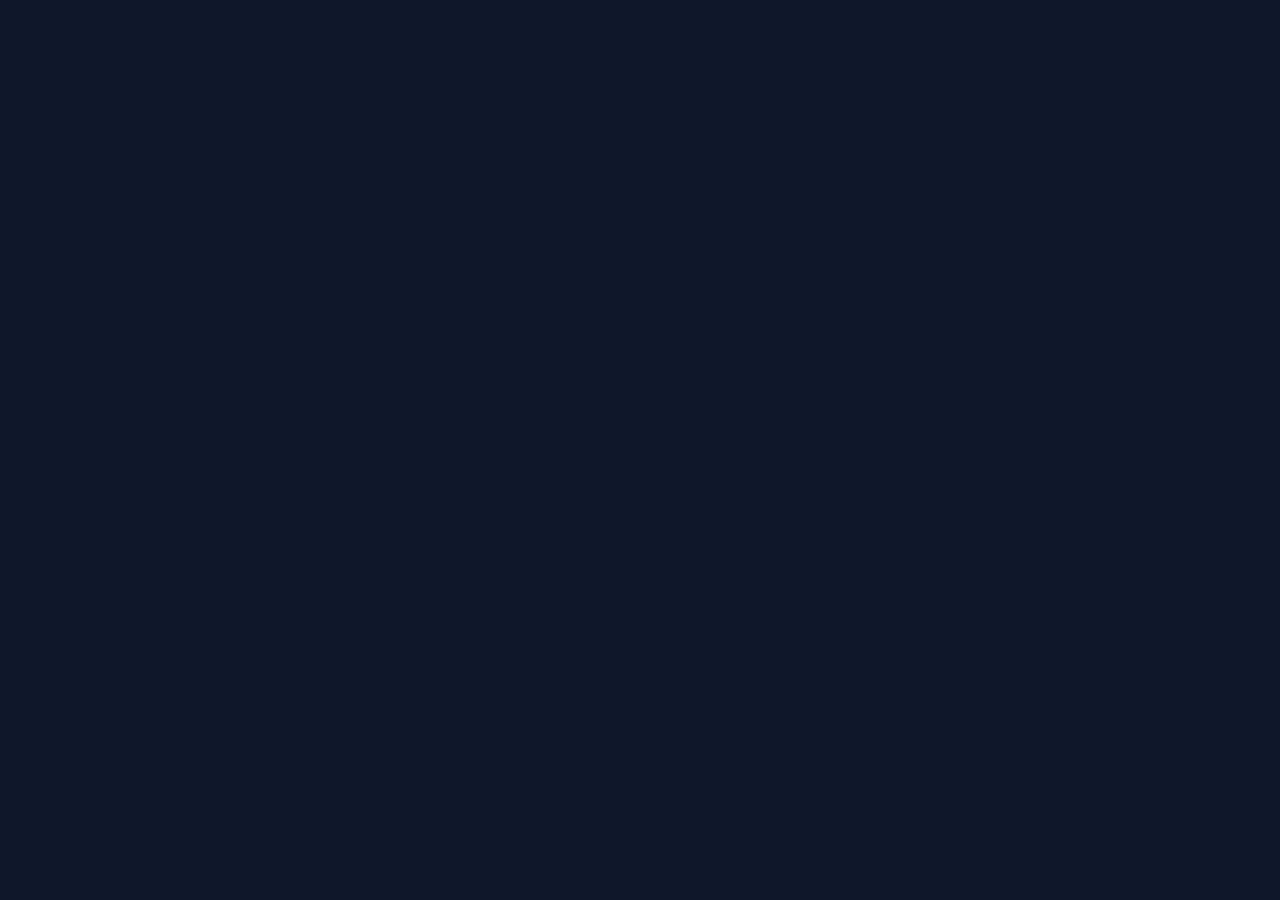
==== commit 50667840: "Update certifications.html" ====
--- a/certifications.html
+++ b/certifications.html
@@ -3,351 +3,36 @@
 <head>
     <meta charset="UTF-8">
     <meta name="viewport" content="width=device-width, initial-scale=1.0">
-    <title>Past Certifications · Shon Biju</title>
+    <title>Certifications · Shon Biju</title>
     
     <link rel="preconnect" href="https://fonts.googleapis.com">
     <link rel="preconnect" href="https://fonts.gstatic.com" crossorigin>
-    <link href="https://fonts.googleapis.com/css2?family=Inter:wght@300;400;500;600&family=Playfair+Display:ital,wght@0,500;0,700;1,500&display=swap" rel="stylesheet">
+    <link href="https://fonts.googleapis.com/css2?family=Fira+Code:wght@400;500&family=Outfit:wght@300;400;500;600;700&display=swap" rel="stylesheet">
     <link rel="stylesheet" href="https://cdnjs.cloudflare.com/ajax/libs/font-awesome/6.4.0/css/all.min.css">
 
     <style>
         :root {
-            --bg-color: #f8f9fa;
-            --text-main: #1a1a1a;
-            --text-muted: #666666;
-            --nav-bg: rgba(248, 249, 250, 0.95);
-            --border-color: #e5e5e5;
-            --card-bg: #ffffff;
-            --accent: #1d4ed8;
-            --accent-hover: #1e40af;
-            --button-text: #ffffff;
+            --bg: #0f172a;
+            --bg-alt: #1e293b;
+            --text: #f8fafc;
+            --text-muted: #94a3b8;
+            --accent: #0ea5e9;
+            --border: #334155;
+            --font-sans: 'Outfit', sans-serif;
+            --font-mono: 'Fira Code', monospace;
         }
 
-        [data-theme="dark"] {
-            --bg-color: #0f172a;
-            --text-main: #f8fafc;
-            --text-muted: #94a3b8;
-            --nav-bg: rgba(15, 23, 42, 0.95);
-            --border-color: #334155;
-            --card-bg: #1e293b;
-            --accent: #3b82f6;
-            --accent-hover: #60a5fa;
-            --button-text: #ffffff;
+        body {
+            font-family: var(--font-sans);
+            background-color: var(--bg);
+            color: var(--text);
+            line-height: 1.7;
+            padding: 8rem 2rem 4rem;
+            margin: 0;
         }
 
-        * { margin: 0; padding: 0; box-sizing: border-box; }
-
-        body {
-            font-family: 'Inter', sans-serif;
-            background-color: var(--bg-color);
-            color: var(--text-main);
-            line-height: 1.7;
-            transition: background-color 0.3s, color 0.3s;
-            overflow-x: hidden;
-        }
-
-        h1, h2, h3 { font-family: 'Playfair Display', serif; font-weight: 500; }
-        .container { max-width: 1100px; margin: 0 auto; padding: 0 2rem; }
-
-        /* NAVIGATION */
-        nav {
-            position: fixed; top: 0; left: 0; right: 0;
-            background: var(--nav-bg); backdrop-filter: blur(10px);
-            border-bottom: 1px solid var(--border-color);
-            z-index: 100; padding: 1.2rem 0; transition: background 0.3s, border-color 0.3s;
-        }
-        nav .container { display: flex; justify-content: space-between; align-items: center; max-width: 1100px; }
-        .nav-brand {
-            font-family: 'Playfair Display', serif; font-size: 1.2rem; font-weight: 700;
-            color: var(--text-main); text-decoration: none; letter-spacing: 0.5px;
-        }
-        .nav-links { display: flex; gap: 2rem; list-style: none; align-items: center; }
-        .nav-links a {
-            font-size: 0.75rem; font-weight: 500; text-transform: uppercase; letter-spacing: 1px;
-            color: var(--text-muted); text-decoration: none; transition: color 0.2s;
-        }
-        .nav-links a:hover, .nav-links a.active { color: var(--text-main); }
-        .theme-toggle {
-            background: none; border: 1px solid var(--border-color); color: var(--text-main);
-            padding: 0.4rem 1rem; border-radius: 50px; font-family: 'Inter', sans-serif;
-            font-size: 0.75rem; font-weight: 500; cursor: pointer; display: flex;
-            align-items: center; gap: 0.5rem; transition: all 0.2s;
-        }
-        .theme-toggle:hover { background: var(--border-color); }
-
-        /* PAGE HEADER */
-        .page-header { padding: 10rem 0 4rem; text-align: center; }
-        .label {
-            font-size: 0.75rem; font-weight: 600; text-transform: uppercase;
-            letter-spacing: 2px; color: var(--text-muted); margin-bottom: 1.5rem;
-        }
-        .page-header h1 { font-size: clamp(2.5rem, 6vw, 4rem); line-height: 1.1; margin-bottom: 1rem; }
-        .page-header h1 em { font-style: italic; font-weight: 400; }
-        .subtitle { font-size: 1.1rem; color: var(--text-muted); max-width: 600px; margin: 0 auto 2rem; }
-
-        .back-link {
-            display: inline-flex; align-items: center; gap: 0.5rem; font-size: 0.8rem;
-            font-weight: 500; text-transform: uppercase; letter-spacing: 1px;
-            color: var(--text-muted); text-decoration: none; margin-bottom: 2rem; transition: color 0.2s;
-        }
-        .back-link:hover { color: var(--text-main); }
-
-        /* CERTIFICATIONS */
-        .detail-section { padding: 4rem 0; border-top: 1px solid var(--border-color); }
-        .detail-grid { display: grid; grid-template-columns: 1fr 1fr; gap: 4rem; align-items: start; }
+        .container { max-width: 900px; margin: 0 auto; }
+        h1, h2, h3 { font-weight: 600; letter-spacing: -0.02em; }
         
-        .cert-badge {
-            display: inline-flex; align-items: center; gap: 0.5rem; font-size: 0.75rem;
-            font-weight: 600; text-transform: uppercase; letter-spacing: 1px;
-            padding: 0.4rem 1rem; background: rgba(22, 163, 74, 0.1); color: #16a34a;
-            border: 1px solid rgba(22, 163, 74, 0.3); border-radius: 50px; margin-bottom: 1.2rem;
-        }
-        .cert-badge.aws { background: rgba(255,153,0,.1); color: #a05e00; border-color: rgba(255,153,0,.35); }
-
-        .detail-content h2 { font-size: 2rem; margin-bottom: 1rem; }
-        .detail-content p { color: var(--text-muted); margin-bottom: 1.2rem; font-size: 1rem; }
-        .detail-content h3 { font-family: 'Inter', sans-serif; font-size: 1.1rem; font-weight: 600; margin: 2rem 0 1rem; }
-        .detail-content ul { list-style: none; margin-bottom: 1.5rem; }
-        .detail-content li { position: relative; padding-left: 1.5rem; margin-bottom: 0.6rem; color: var(--text-muted); }
-        .detail-content li::before { content: '→'; position: absolute; left: 0; color: var(--accent); }
-
-        /* BUTTONS */
-        .btn-group { display: flex; gap: 1rem; flex-wrap: wrap; margin: 1.5rem 0; }
-        .btn {
-            display: inline-flex; align-items: center; gap: 0.6rem; padding: 0.8rem 1.6rem;
-            font-size: 0.85rem; font-weight: 600; border-radius: 4px; text-decoration: none; transition: all 0.2s;
-        }
-        .btn-presentation { background: var(--text-main); color: var(--bg-color); border: 1px solid var(--text-main); }
-        .btn-presentation:hover { opacity: 0.8; transform: translateY(-2px); }
-        .btn-download { background: transparent; color: var(--text-main); border: 1px solid var(--border-color); }
-        .btn-download:hover { border-color: var(--text-main); }
-
-        /* IMAGE FRAME */
-        .image-frame {
-            background: var(--card-bg); border: 1px solid var(--border-color);
-            border-radius: 8px; padding: 0.8rem; box-shadow: 0 10px 30px rgba(0,0,0,0.05);
-            position: sticky; top: 100px;
-        }
-        .image-frame img { width: 100%; border-radius: 4px; display: block; }
-        .image-frame .placeholder {
-            padding: 3rem 2rem; text-align: center; background: var(--bg-color);
-            border-radius: 4px; color: var(--text-muted); font-size: 0.9rem;
-        }
-        .image-frame .placeholder i { font-size: 2.5rem; color: var(--accent); display: block; margin-bottom: 1rem; }
-        .image-frame .caption { font-size: 0.8rem; color: var(--text-muted); text-align: center; margin-top: 0.8rem; font-style: italic; }
-
-        /* MODULES */
-        .module-list { display: grid; grid-template-columns: repeat(auto-fill, minmax(200px, 1fr)); gap: 1rem; margin-top: 1.5rem; }
-        .module {
-            padding: 1rem 1.2rem; background: var(--card-bg); border: 1px solid var(--border-color);
-            border-radius: 8px; transition: all 0.2s;
-        }
-        .module:hover { border-color: var(--accent); transform: translateY(-2px); }
-        .module .num-badge { font-family: 'Playfair Display', serif; font-size: 0.8rem; font-weight: 600; color: var(--accent); margin-bottom: 0.3rem; display: block; }
-        .module h4 { font-size: 0.9rem; font-weight: 600; margin-bottom: 0.2rem; }
-        .module p { font-size: 0.8rem; color: var(--text-muted); margin: 0; }
-
-        footer { padding: 3rem 0; border-top: 1px solid var(--border-color); text-align: center; color: var(--text-muted); font-size: 0.85rem; }
-
-        @media (max-width: 768px) {
-            .detail-grid { grid-template-columns: 1fr; gap: 2rem; }
-            .image-frame { position: static; }
-            .nav-links { display: none; }
-            .page-header { padding: 7rem 0 3rem; }
-        }
-    </style>
-</head>
-<body>
-
-    <nav>
-        <div class="container">
-            <a href="index.html" class="nav-brand">Shon Biju</a>
-            <ul class="nav-links">
-                <li><a href="index.html">Home</a></li>
-                <li><a href="odin.html">Odin</a></li>
-                <li><a href="projects.html">Projects</a></li>
-                <li><a href="certifications.html" class="active">Certifications</a></li>
-            </ul>
-            <button class="theme-toggle" id="theme-toggle">
-                <i class="fas fa-moon"></i> Theme
-            </button>
-        </div>
-    </nav>
-
-    <header class="page-header container">
-        <a href="index.html" class="back-link"><i class="fas fa-arrow-left"></i> Back to home</a>
-        <div class="label">Completed Certifications</div>
-        <h1>Past <em>Certifications</em></h1>
-        <p class="subtitle">Four completed certifications — each with a detailed presentation of the course content and outcomes.</p>
-    </header>
-
-    <section class="detail-section">
-        <div class="container">
-            <div class="detail-grid">
-                <div class="detail-content">
-                    <div class="cert-badge aws"><i class="fas fa-cloud"></i> Certified · May 2026</div>
-                    <h2>AWS Cloud Practitioner Essentials</h2>
-                    <p><strong>Provider:</strong> AWS Training &amp; Certification · <strong>Completed:</strong> 11 May 2026 · <strong>Signed by:</strong> Michelle Vaz</p>
-                    <p>Completed as part of the <strong>IoT and Cloud Computing</strong> course at Riga Nordic University, under the scenario <em>"Telecom CDR Analytics Platform"</em>. Covers all 13 AWS Cloud Practitioner Essentials modules.</p>
-
-                    <div class="btn-group">
-                        <a href="presentations/aws-report-presentation.pdf" target="_blank" rel="noopener" class="btn btn-presentation"><i class="fas fa-file-pdf"></i> <span>View Presentation</span></a>
-                        <a href="presentations/aws-report-presentation.pdf" download class="btn btn-download"><i class="fas fa-download"></i> <span>Download</span></a>
-                    </div>
-
-                    <h3>Course Modules (13 total)</h3>
-                    <div class="module-list">
-                        <div class="module"><span class="num-badge">01</span><h4>Intro to AWS</h4><p>Cloud concepts, EC2, pricing</p></div>
-                        <div class="module"><span class="num-badge">02</span><h4>Compute</h4><p>EC2, Lambda, containers</p></div>
-                        <div class="module"><span class="num-badge">03</span><h4>Global Infrastructure</h4><p>Regions, AZs, CloudFront</p></div>
-                        <div class="module"><span class="num-badge">04</span><h4>Networking</h4><p>VPC, subnets, gateways</p></div>
-                        <div class="module"><span class="num-badge">05</span><h4>Storage &amp; Databases</h4><p>S3, EBS, RDS, DynamoDB</p></div>
-                        <div class="module"><span class="num-badge">06</span><h4>Security</h4><p>IAM, MFA, Shared Responsibility</p></div>
-                        <div class="module"><span class="num-badge">07</span><h4>Databases (Adv)</h4><p>Aurora, Redshift, Neptune</p></div>
-                        <div class="module"><span class="num-badge">08</span><h4>AI/ML &amp; Analytics</h4><p>SageMaker, Kinesis</p></div>
-                        <div class="module"><span class="num-badge">09</span><h4>Security (Adv)</h4><p>KMS, Shield, WAF, GuardDuty</p></div>
-                        <div class="module"><span class="num-badge">10</span><h4>Monitoring</h4><p>CloudWatch, CloudTrail, Config</p></div>
-                        <div class="module"><span class="num-badge">11</span><h4>Pricing &amp; Support</h4><p>Free Tier, Cost Explorer</p></div>
-                        <div class="module"><span class="num-badge">12</span><h4>Migrating to AWS</h4><p>CAF, 7 Rs, DMS, Snow Family</p></div>
-                        <div class="module"><span class="num-badge">13</span><h4>Well-Architected</h4><p>Six pillars, WA Tool</p></div>
-                    </div>
-                </div>
-
-                <div>
-                    <div class="image-frame">
-                        <img src="images/aws-certificate.png" alt="AWS Certificate" onerror="this.style.display='none';this.nextElementSibling.style.display='block';">
-                        <div class="placeholder" style="display:none;"><i class="fab fa-aws"></i>Add <code>images/aws-certificate.png</code></div>
-                        <div class="caption">AWS Cloud Practitioner Essentials · May 2026</div>
-                    </div>
-                </div>
-            </div>
-        </div>
-    </section>
-
-    <section class="detail-section">
-        <div class="container">
-            <div class="detail-grid">
-                <div class="detail-content">
-                    <div class="cert-badge"><i class="fas fa-check-circle"></i> Certified · May 2025</div>
-                    <h2>Diploma in C Programming</h2>
-                    <p><strong>Provider:</strong> Alison · <strong>Completed:</strong> 07 May 2025</p>
-                    <p>Comprehensive course covering C fundamentals across 16 modules: number systems, program flow, data types, arrays, strings, pointers, constants, logic, and loops.</p>
-
-                    <div class="btn-group">
-                        <a href="presentations/c-programming-presentation.pdf" target="_blank" rel="noopener" class="btn btn-presentation"><i class="fas fa-file-powerpoint"></i> <span>View Presentation</span></a>
-                        <a href="presentations/c-programming-presentation.pdf" download class="btn btn-download"><i class="fas fa-download"></i> <span>Download</span></a>
-                    </div>
-
-                    <h3>Key Topics</h3>
-                    <ul>
-                        <li>Number Systems, Programming Basics, Program Flow</li>
-                        <li>Data types, Variables, Arrays, Strings</li>
-                        <li>Pointers, Constants, Logical Operators</li>
-                        <li>GOTO, Loops, Final Assessment</li>
-                    </ul>
-                </div>
-                <div>
-                    <div class="image-frame">
-                        <img src="images/c-certificate.png" alt="C Programming Certificate" onerror="this.style.display='none';this.nextElementSibling.style.display='block';">
-                        <div class="placeholder" style="display:none;"><i class="fas fa-code"></i>Add <code>images/c-certificate.png</code></div>
-                        <div class="caption">Diploma in C Programming · Alison · 2025</div>
-                    </div>
-                </div>
-            </div>
-        </div>
-    </section>
-
-    <section class="detail-section">
-        <div class="container">
-            <div class="detail-grid">
-                <div class="detail-content">
-                    <div class="cert-badge"><i class="fas fa-brain"></i> Certified · April 2025</div>
-                    <h2>AI Capstone Project with Deep Learning</h2>
-                    <p><strong>Provider:</strong> IBM via Coursera · <strong>Completed:</strong> 17 April 2025</p>
-                    <p>End-to-end deep learning project — image classification with PyTorch and Keras/TensorFlow. Part of the IBM AI Engineering Professional Certificate.</p>
-
-                    <div class="btn-group">
-                        <a href="presentations/ai-capstone-presentation.pdf" target="_blank" rel="noopener" class="btn btn-presentation"><i class="fas fa-file-powerpoint"></i> <span>View Presentation</span></a>
-                        <a href="presentations/ai-capstone-presentation.pdf" download class="btn btn-download"><i class="fas fa-download"></i> <span>Download</span></a>
-                    </div>
-
-                    <h3>Key Learnings</h3>
-                    <ul>
-                        <li>Data loading, preparation, augmentation</li>
-                        <li>Transfer learning with ResNet &amp; VGG</li>
-                        <li>Evaluation with confusion matrices</li>
-                    </ul>
-                    <p style="font-size:0.85rem; color:var(--text-muted);"><strong>Verify:</strong> <a href="https://coursera.org/verify/2YWJK7NIKSY3" target="_blank" style="color:var(--accent);">coursera.org/verify/2YWJK7NIKSY3</a></p>
-                </div>
-                <div>
-                    <div class="image-frame">
-                        <img src="images/ai-certificate.png" alt="AI Capstone Certificate" onerror="this.style.display='none';this.nextElementSibling.style.display='block';">
-                        <div class="placeholder" style="display:none;"><i class="fas fa-brain"></i>Add <code>images/ai-certificate.png</code></div>
-                        <div class="caption">AI Capstone · IBM/Coursera · 2025</div>
-                    </div>
-                </div>
-            </div>
-        </div>
-    </section>
-
-    <section class="detail-section">
-        <div class="container">
-            <div class="detail-grid">
-                <div class="detail-content">
-                    <div class="cert-badge"><i class="fab fa-java"></i> Certified · 2025</div>
-                    <h2>Java Certificate</h2>
-                    <p>Java programming certification covering OOP, syntax, and application development fundamentals.</p>
-                    
-                    <h3>Skills Covered</h3>
-                    <ul>
-                        <li>Object-oriented programming principles</li>
-                        <li>Classes, objects, inheritance, polymorphism</li>
-                        <li>Exception handling and file I/O</li>
-                    </ul>
-                </div>
-                <div>
-                    <div class="image-frame">
-                        <img src="images/java-certificate.png" alt="Java Certificate" onerror="this.style.display='none';this.nextElementSibling.style.display='block';">
-                        <div class="placeholder" style="display:none;"><i class="fab fa-java"></i>Add <code>images/java-certificate.png</code></div>
-                        <div class="caption">Java Certificate · 2025</div>
-                    </div>
-                </div>
-            </div>
-        </div>
-    </section>
-
-    <footer>
-        <div class="container">
-            <p>© 2026 Shon Biju · Riga, Latvia</p>
-            <p style="margin-top: 0.5rem;">
-                <a href="https://github.com/Abinraj2728" target="_blank" style="color: var(--text-main); text-decoration: none; margin: 0 10px; font-weight: 500;"><i class="fab fa-github"></i> GitHub</a>
-                <a href="https://www.linkedin.com/in/abinraj-chovullakandy-3a50091b7" target="_blank" style="color: var(--text-main); text-decoration: none; margin: 0 10px; font-weight: 500;"><i class="fab fa-linkedin"></i> LinkedIn</a>
-            </p>
-        </div>
-    </footer>
-
-    <script>
-        const toggleBtn = document.getElementById('theme-toggle');
-        const icon = toggleBtn.querySelector('i');
-        const currentTheme = localStorage.getItem('theme');
-        
-        if (currentTheme === 'dark') {
-            document.documentElement.setAttribute('data-theme', 'dark');
-            icon.classList.replace('fa-moon', 'fa-sun');
-        }
-
-        toggleBtn.addEventListener('click', () => {
-            const isDark = document.documentElement.getAttribute('data-theme') === 'dark';
-            if (isDark) {
-                document.documentElement.removeAttribute('data-theme');
-                localStorage.setItem('theme', 'light');
-                icon.classList.replace('fa-sun', 'fa-moon');
-            } else {
-                document.documentElement.setAttribute('data-theme', 'dark');
-                localStorage.setItem('theme', 'dark');
-                icon.classList.replace('fa-moon', 'fa-sun');
-            }
-        });
-    </script>
-</body>
-</html>
+        .mono-label {
+            font-family: var(--font-mono);
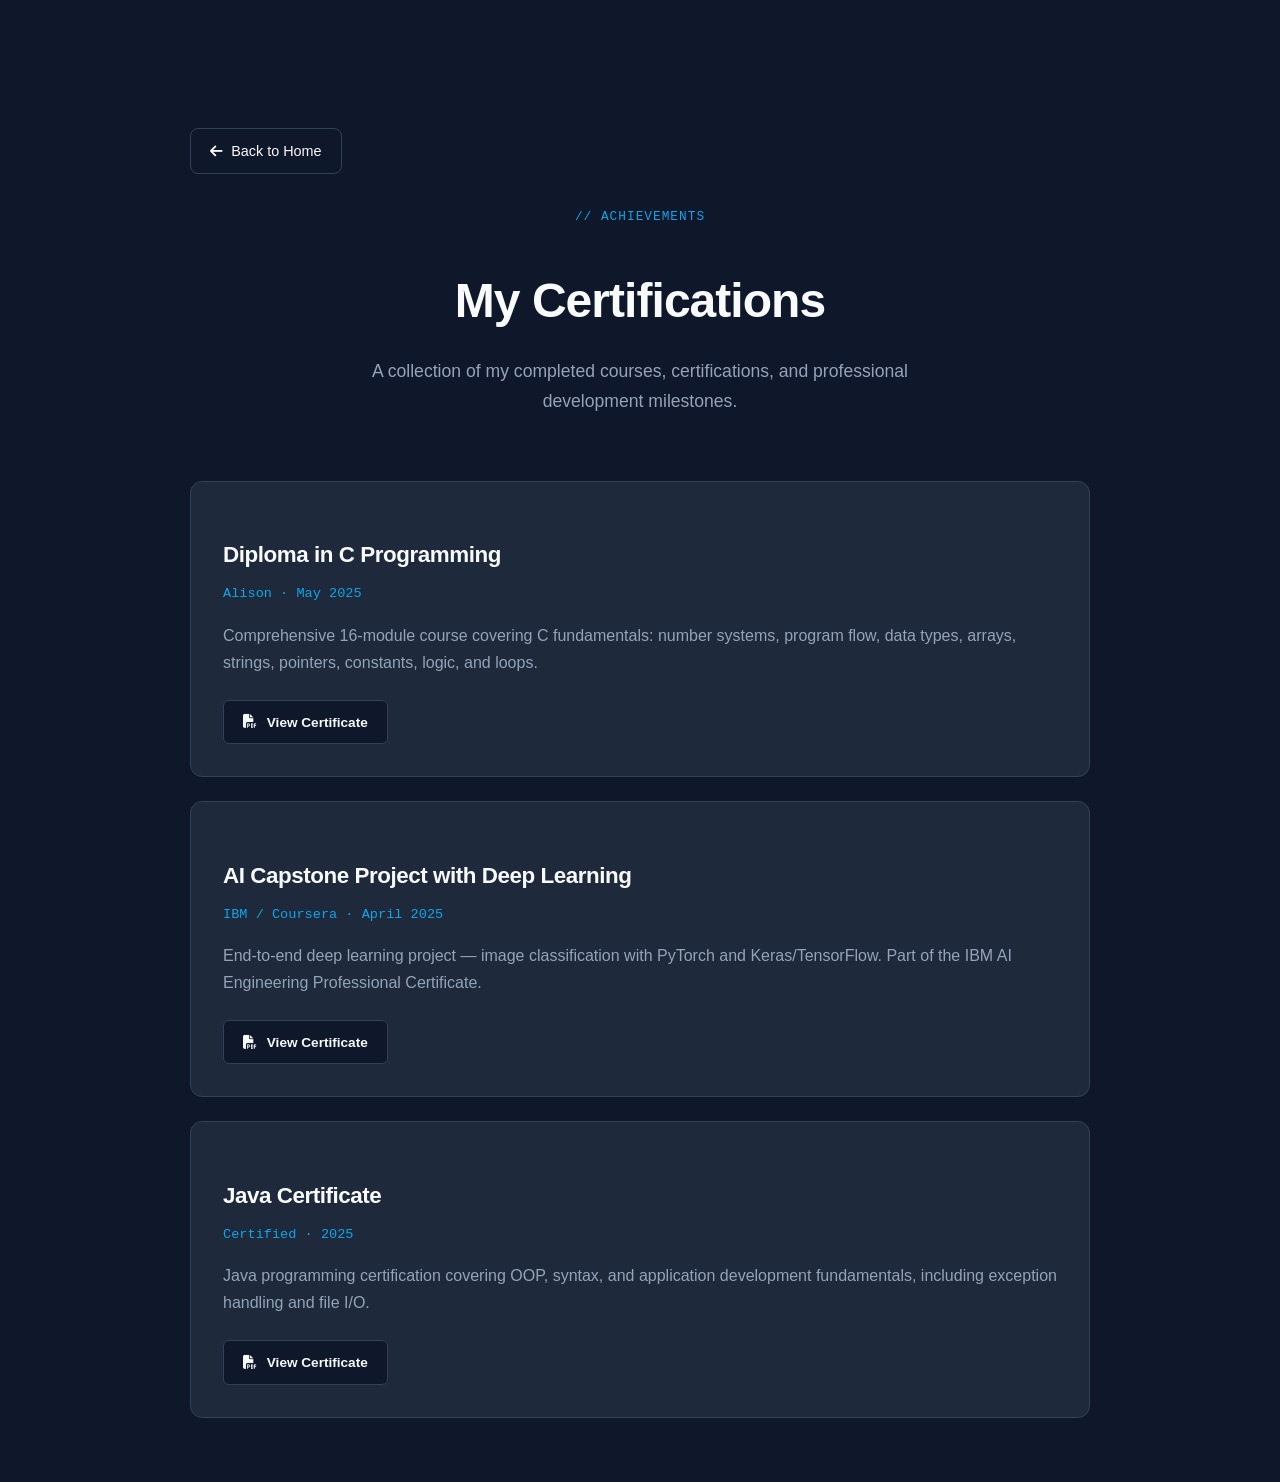
==== commit 7eb38574: "Update certifications.html" ====
--- a/certifications.html
+++ b/certifications.html
@@ -35,4 +35,73 @@
         h1, h2, h3 { font-weight: 600; letter-spacing: -0.02em; }
         
         .mono-label {
-            font-family: var(--font-mono);
+            font-family: var(--font-mono); font-size: 0.8rem; color: var(--accent);
+            text-transform: uppercase; letter-spacing: 1px; margin-bottom: 0.5rem; display: block;
+        }
+
+        .page-header { text-align: center; margin-bottom: 4rem; }
+        .page-header h1 { font-size: 3rem; margin-bottom: 1rem; }
+        .page-header p { color: var(--text-muted); font-size: 1.1rem; max-width: 600px; margin: 0 auto; }
+
+        a.back-btn {
+            display: inline-flex; align-items: center; gap: 0.5rem;
+            color: var(--text); text-decoration: none; font-weight: 500;
+            padding: 0.6rem 1.2rem; border: 1px solid var(--border);
+            border-radius: 8px; transition: all 0.2s; margin-bottom: 2rem; font-size: 0.9rem;
+        }
+        a.back-btn:hover { border-color: var(--accent); color: var(--accent); }
+
+        .cert-list { display: flex; flex-direction: column; gap: 1.5rem; }
+        .cert-item {
+            background: var(--bg-alt); border: 1px solid var(--border);
+            border-radius: 12px; padding: 2rem;
+        }
+        .cert-item h3 { font-size: 1.4rem; margin-bottom: 0.5rem; color: var(--text); }
+        .cert-meta {
+            font-family: var(--font-mono); font-size: 0.85rem; color: var(--accent); margin-bottom: 1rem;
+        }
+        .cert-desc { color: var(--text-muted); margin-bottom: 1.5rem; }
+        
+        .btn {
+            display: inline-flex; align-items: center; gap: 0.6rem; padding: 0.6rem 1.2rem;
+            font-size: 0.85rem; font-weight: 600; border-radius: 6px; text-decoration: none;
+            background: var(--bg); color: var(--text); border: 1px solid var(--border); transition: all 0.2s;
+        }
+        .btn:hover { border-color: var(--accent); color: var(--accent); }
+    </style>
+</head>
+<body>
+    <div class="container">
+        <a href="index.html" class="back-btn"><i class="fas fa-arrow-left"></i> Back to Home</a>
+        
+        <header class="page-header">
+            <div class="mono-label">// Achievements</div>
+            <h1>My Certifications</h1>
+            <p>A collection of my completed courses, certifications, and professional development milestones.</p>
+        </header>
+
+        <div class="cert-list">
+            <div class="cert-item">
+                <h3>Diploma in C Programming</h3>
+                <div class="cert-meta">Alison · May 2025</div>
+                <p class="cert-desc">Comprehensive 16-module course covering C fundamentals: number systems, program flow, data types, arrays, strings, pointers, constants, logic, and loops.</p>
+                <a href="#" class="btn"><i class="fas fa-file-pdf"></i> View Certificate</a>
+            </div>
+
+            <div class="cert-item">
+                <h3>AI Capstone Project with Deep Learning</h3>
+                <div class="cert-meta">IBM / Coursera · April 2025</div>
+                <p class="cert-desc">End-to-end deep learning project — image classification with PyTorch and Keras/TensorFlow. Part of the IBM AI Engineering Professional Certificate.</p>
+                <a href="#" class="btn"><i class="fas fa-file-pdf"></i> View Certificate</a>
+            </div>
+
+            <div class="cert-item">
+                <h3>Java Certificate</h3>
+                <div class="cert-meta">Certified · 2025</div>
+                <p class="cert-desc">Java programming certification covering OOP, syntax, and application development fundamentals, including exception handling and file I/O.</p>
+                <a href="#" class="btn"><i class="fas fa-file-pdf"></i> View Certificate</a>
+            </div>
+        </div>
+    </div>
+</body>
+</html>
